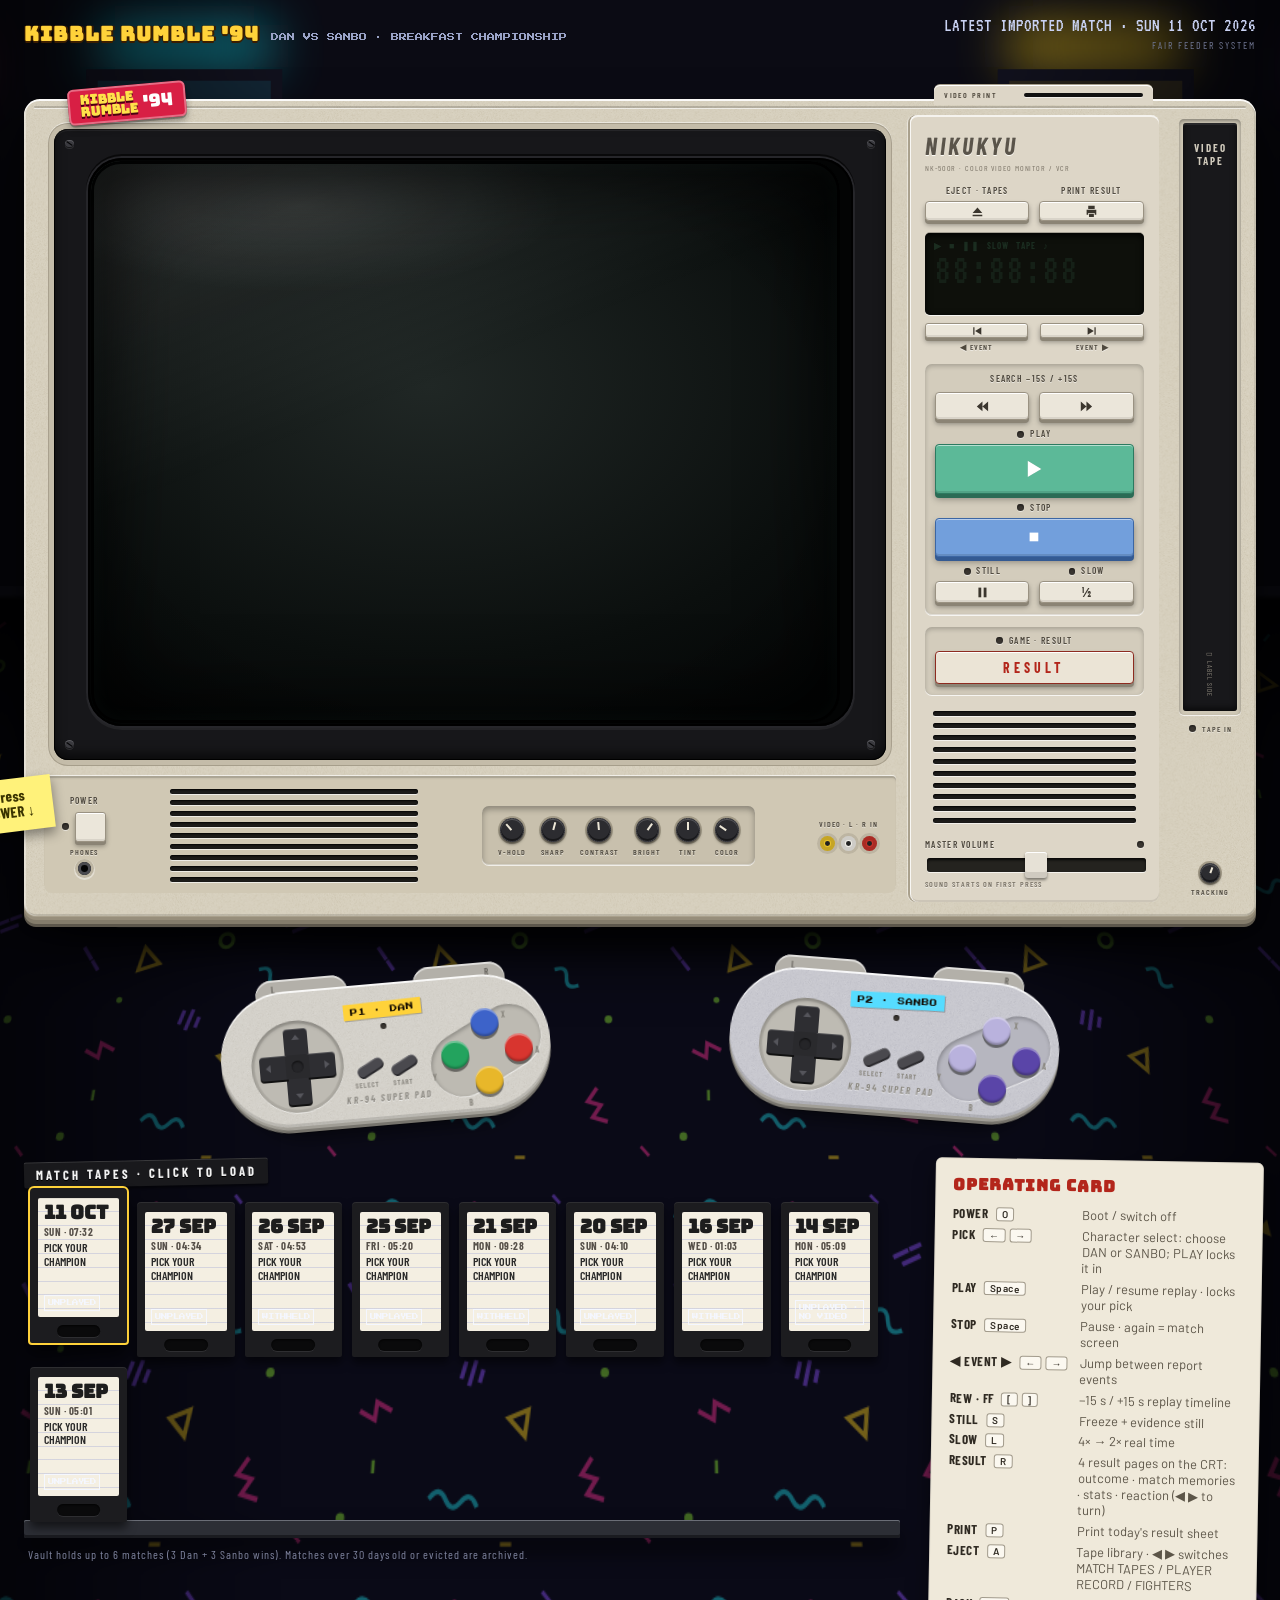
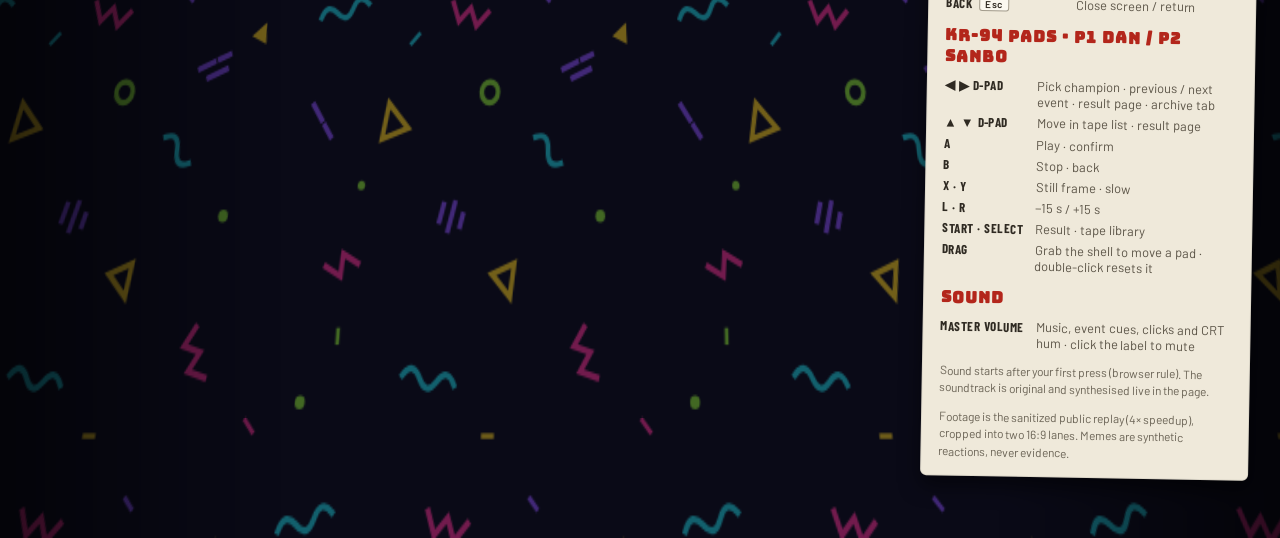
==== machine.html @ 69c3ae0e "feat(release): initial public release of KIBBLE RUMBLE '94" ====
<!doctype html>
<html lang="en">
<head>
<meta charset="utf-8">
<meta name="viewport" content="width=device-width,initial-scale=1">
<meta name="robots" content="noindex,nofollow">
<title>KIBBLE RUMBLE '94 · NK-500R Replay Machine</title>
<link rel="preconnect" href="https://fonts.googleapis.com"><link rel="preconnect" href="https://fonts.gstatic.com" crossorigin>
<link href="https://fonts.googleapis.com/css2?family=Anton&family=Barlow:wght@400;500;600&family=Barlow+Condensed:wght@500;600;700&family=Bungee&family=Press+Start+2P&family=VT323&display=swap" rel="stylesheet">
<link rel="icon" href="data:,">
<link rel="stylesheet" href="machine.css">
</head>
<body>
<!-- The room the NK-500R stands in: original SVG carpet + dim cabinet row -->
<div class="room" aria-hidden="true"><div class="room-wall"></div><div class="room-floor"><div class="carpet"></div></div><div class="room-light"></div></div>
<div class="file-notice" id="file-notice" hidden><b>INTERACTIVE MEDIA REQUIRES HTTP/HTTPS SERVER</b>
  <span>Browsers require HTTP/HTTPS to load media and data. Run
  <code>python3 -m http.server 4417 --bind 127.0.0.1 --directory website/public-site</code>
  and open <code>http://localhost:4417/</code></span></div>

<header class="topline">
  <div class="topline-mark"><b>KIBBLE RUMBLE '94</b><span>DAN VS SANBO · BREAKFAST CHAMPIONSHIP</span></div>
  <div class="topline-right"><span id="topline-day">—</span><span class="topline-sys">FAIR FEEDER SYSTEM</span></div>
</header>

<main class="stage">
  <section class="machine" id="machine" data-state="off" aria-label="NK-500R match replay machine">
    <div class="sticker" aria-hidden="true"><b>KIBBLE<br>RUMBLE</b><i>'94</i></div>
    <div class="postit" id="postit" aria-hidden="true">press<br>POWER ↓</div>
    <div class="printer" aria-hidden="true">
      <div class="paper" id="paper"><div class="paper-inner" id="paper-inner"></div></div>
      <div class="printer-lip"><span>VIDEO PRINT</span><i></i></div>
    </div>

    <div class="m-body">
      <div class="m-left">
        <div class="m-housing">
          <div class="bezel">
            <span class="screw s1"></span><span class="screw s2"></span><span class="screw s3"></span><span class="screw s4"></span>
            <div class="tube">
              <div class="screen" id="screen" data-state="off">
                <div class="layer s-boot" id="s-boot">
                  <div class="boot-maker"><b>NIKUKYU</b><span>VIDEO SYSTEMS · NK-500R</span><em>SELF CHECK … OK</em></div>
                  <div class="boot-title"><div class="kr-logo"><b>KIBBLE</b><b>RUMBLE</b><i>'94</i></div><span>BREAKFAST CHAMPIONSHIP</span><em>© 1994 NIKUKYU SOFT · LICENSED TO DAN &amp; SANBO</em></div>
                  <div class="boot-today"><span>TODAY'S MATCH</span><b>DAN <i>VS</i> SANBO</b></div>
                </div>
                <div class="layer s-vs" id="s-vs"></div>
                <div class="layer s-replay" id="s-replay">
                  <div class="rp-col">
                    <div class="lane lane1"><canvas id="cv-tapo" width="720" height="405"></canvas><div class="lane-hud" id="hud1"></div></div>
                    <div class="telemetry"><canvas id="cv-bar" width="720" height="42"></canvas></div>
                    <div class="course" id="course"></div>
                    <div class="lane lane2"><canvas id="cv-logi" width="720" height="405"></canvas><div class="lane-hud" id="hud2"></div></div>
                  </div>
                  <div class="pillar pl-l pl-1" id="pl-l1"></div>
                  <div class="pillar pl-r pl-1" id="pl-r1"></div>
                  <div class="pillar pl-l pl-2" id="pl-l2"></div>
                  <div class="pillar pl-r pl-2" id="pl-r2"></div>
                  <div class="still-card" id="still-card"></div>
                  <div class="toast" id="toast"></div>
                </div>
                <div class="layer s-archive" id="s-archive"></div>
                <div class="layer s-nosignal" id="s-nosignal"><b>NO SIGNAL</b><span id="nosig-text">THIS TAPE HAS NO VIDEO</span><em>PRESS RESULT FOR THE REPORT · STOP TO RETURN</em></div>
                <div class="layer s-postmatch" id="s-postmatch"><div class="pm-box"><b>MATCH COMPLETE</b><span>PRESS ANY BUTTON</span><em>RESULT · PREDICTION VERDICT · REACTION</em></div></div>
                <div class="layer s-result" id="s-result"></div>
                <div class="osd" id="osd"></div>
                <div class="fx fx-scan"></div><div class="fx fx-noise"></div><div class="fx fx-vig"></div><div class="fx fx-glare"></div><div class="fx fx-curve"></div>
                <div class="crt-flash"></div>
              </div>
            </div>
          </div>
        </div>

        <div class="m-bottom">
          <div class="pw-cluster">
            <span class="silk">POWER</span>
            <div class="row"><span class="led" data-led="power"></span><button class="key key-power" data-key="power" aria-label="Power"></button></div>
            <span class="silk sm">PHONES</span><span class="jack"></span>
          </div>
          <div class="grille" aria-hidden="true"><i></i><i></i><i></i><i></i><i></i><i></i><i></i><i></i><i></i></div>
          <div class="knob-well" aria-hidden="true">
            <div class="kn"><span class="knob" style="--r:-40deg"></span><span class="silk sm">V-HOLD</span></div>
            <div class="kn"><span class="knob" style="--r:15deg"></span><span class="silk sm">SHARP</span></div>
            <div class="kn"><span class="knob" style="--r:-5deg"></span><span class="silk sm">CONTRAST</span></div>
            <div class="kn"><span class="knob" style="--r:35deg"></span><span class="silk sm">BRIGHT</span></div>
            <div class="kn"><span class="knob" style="--r:0deg"></span><span class="silk sm">TINT</span></div>
            <div class="kn"><span class="knob" style="--r:-55deg"></span><span class="silk sm">COLOR</span></div>
          </div>
          <div class="av-in" aria-hidden="true"><span class="silk sm">VIDEO · L · R  IN</span><div class="row"><i class="rca y"></i><i class="rca w"></i><i class="rca r"></i></div></div>
        </div>
      </div>

      <div class="m-panel">
        <div class="brand"><b>NIKUKYU</b><span>NK-500R · COLOR VIDEO MONITOR / VCR</span></div>
        <div class="kgroup two">
          <div class="kc"><span class="silk">EJECT · TAPES</span><button class="key key-s" data-key="archive" aria-label="Eject / archive">
            <svg viewBox="0 0 16 16"><path d="M8 3 L14 10 H2 Z M2 12 H14 V14 H2 Z"/></svg></button></div>
          <div class="kc"><span class="silk">PRINT RESULT</span><button class="key key-s" data-key="print" aria-label="Print result">
            <svg viewBox="0 0 16 16"><path d="M4 1 H12 V5 H4 Z M2 6 H14 V12 H12 V10 H4 V12 H2 Z M5 11 H11 V15 H5 Z"/></svg></button></div>
        </div>
        <div class="lcd" id="lcd" aria-live="polite">
          <div class="lcd-icons"><i data-ic="play">▶</i><i data-ic="stop">■</i><i data-ic="still">❚❚</i><i data-ic="slow">SLOW</i><i data-ic="tape">TAPE</i><i data-ic="snd" title="Sound output">♪</i></div>
          <div class="lcd-main"><span class="ghost">88:88:88</span><span id="lcd-clock">--:--:--</span></div>
          <div class="lcd-sub" id="lcd-sub">&nbsp;</div>
        </div>
        <div class="kgroup two tight">
          <div class="kc"><button class="key key-xs" data-key="prev" aria-label="Previous event"><svg viewBox="0 0 16 16"><path d="M2 2 H4 V14 H2 Z M15 2 L5 8 L15 14 Z"/></svg></button><span class="silk sm">◀ EVENT</span></div>
          <div class="kc"><button class="key key-xs" data-key="next" aria-label="Next event"><svg viewBox="0 0 16 16"><path d="M12 2 H14 V14 H12 Z M1 2 L11 8 L1 14 Z"/></svg></button><span class="silk sm">EVENT ▶</span></div>
        </div>
        <div class="well">
          <span class="silk">SEARCH −15s / +15s</span>
          <div class="kgroup two">
            <button class="key key-m" data-key="rew" aria-label="Rewind 15 seconds"><svg viewBox="0 0 16 16"><path d="M8 2 L1 8 L8 14 Z M15 2 L8 8 L15 14 Z"/></svg></button>
            <button class="key key-m" data-key="ff" aria-label="Fast forward 15 seconds"><svg viewBox="0 0 16 16"><path d="M1 2 L8 8 L1 14 Z M8 2 L15 8 L8 14 Z"/></svg></button>
          </div>
          <div class="kc wide"><div class="row lab"><span class="led" data-led="play"></span><span class="silk">PLAY</span></div>
            <button class="key key-play" data-key="play" aria-label="Play"><svg viewBox="0 0 16 16"><path d="M3 1.5 L14 8 L3 14.5 Z"/></svg></button></div>
          <div class="kc wide"><div class="row lab"><span class="led" data-led="stop"></span><span class="silk">STOP</span></div>
            <button class="key key-stop" data-key="stop" aria-label="Stop"><svg viewBox="0 0 16 16"><rect x="3" y="3" width="10" height="10"/></svg></button></div>
          <div class="kgroup two">
            <div class="kc"><div class="row lab"><span class="led" data-led="still"></span><span class="silk">STILL</span></div><button class="key key-m short" data-key="still" aria-label="Still frame"><svg viewBox="0 0 16 16"><rect x="3" y="2" width="3.5" height="12"/><rect x="9.5" y="2" width="3.5" height="12"/></svg></button></div>
            <div class="kc"><div class="row lab"><span class="led" data-led="slow"></span><span class="silk">SLOW</span></div><button class="key key-m short" data-key="slow" aria-label="Slow replay"><span class="cap-txt">½</span></button></div>
          </div>
        </div>
        <div class="kc wide game">
          <div class="row lab"><span class="led" data-led="result"></span><span class="silk">GAME · RESULT</span></div>
          <button class="key key-result" data-key="result" aria-label="Result screen"><span class="cap-txt">RESULT</span></button>
        </div>
        <div class="pgrille" aria-hidden="true"><i></i><i></i><i></i><i></i><i></i><i></i><i></i><i></i><i></i><i></i></div>
        <div class="vol">
          <div class="row vol-head"><button class="vol-label" id="vol-label" type="button" aria-label="Mute or unmute all sound">MASTER VOLUME</button><span class="led" data-led="snd" id="snd-led"></span></div>
          <input type="range" min="0" max="100" value="50" id="vol" aria-label="Master volume">
          <span class="silk sm snd-note" id="snd-note">SOUND STARTS ON FIRST PRESS</span>
        </div>
      </div>

      <div class="m-bay">
        <div class="tape-door" id="tape-door">
          <div class="door-flap"><span class="door-logo">VIDEO<br>TAPE</span><span class="door-label-side">▭ LABEL SIDE</span></div>
          <div class="cassette" id="cassette"><span id="cassette-label">—</span></div>
        </div>
        <div class="row lab"><span class="led" data-led="tape"></span><span class="silk sm">TAPE IN</span></div>
        <div class="trk"><span class="knob sm" style="--r:20deg"></span><span class="silk sm">TRACKING</span></div>
      </div>
    </div>
    <div class="m-feet"><i></i><i></i></div>
  </section>

  <div class="pad-bay" id="pad-bay" aria-hidden="true"></div>
  <div class="pads" id="pads" aria-label="KR-94 controllers: P1 Dan, P2 Sanbo"></div>

  <section class="desk">
    <div class="shelf-wrap">
      <div class="dymo">MATCH TAPES · CLICK TO LOAD</div>
      <div class="shelf" id="shelf"></div>
      <div class="shelf-board"></div>
      <p class="shelf-note">Vault holds up to 6 matches (3 Dan + 3 Sanbo wins). Matches over 30 days old or evicted are archived.</p>
    </div>
    <aside class="op-card" aria-label="Operating card">
      <h2>OPERATING CARD</h2>
      <dl>
        <dt>POWER <kbd>O</kbd></dt><dd>Boot / switch off</dd>
        <dt>PICK <kbd>←</kbd><kbd>→</kbd></dt><dd>Character select: choose DAN or SANBO; PLAY locks it in</dd>
        <dt>PLAY <kbd>Space</kbd></dt><dd>Play / resume replay · locks your pick</dd>
        <dt>STOP <kbd>Space</kbd></dt><dd>Pause · again = match screen</dd>
        <dt>◀ EVENT ▶ <kbd>←</kbd><kbd>→</kbd></dt><dd>Jump between report events</dd>
        <dt>REW · FF <kbd>[</kbd><kbd>]</kbd></dt><dd>−15 s / +15 s replay timeline</dd>
        <dt>STILL <kbd>S</kbd></dt><dd>Freeze + evidence still</dd>
        <dt>SLOW <kbd>L</kbd></dt><dd>4× → 2× real time</dd>
        <dt>RESULT <kbd>R</kbd></dt><dd>4 result pages on the CRT: outcome · match memories · stats · reaction (◀ ▶ to turn)</dd>
        <dt>PRINT <kbd>P</kbd></dt><dd>Print today's result sheet</dd>
        <dt>EJECT <kbd>A</kbd></dt><dd>Tape library · ◀ ▶ switches MATCH TAPES / PLAYER RECORD / FIGHTERS</dd>
        <dt>BACK <kbd>Esc</kbd></dt><dd>Close screen / return</dd>
      </dl>
      <h2 class="h2b">KR-94 PADS · P1 DAN / P2 SANBO</h2>
      <dl>
        <dt>◀ ▶ D-PAD</dt><dd>Pick champion · previous / next event · result page · archive tab</dd>
        <dt>▲ ▼ D-PAD</dt><dd>Move in tape list · result page</dd>
        <dt>A</dt><dd>Play · confirm</dd>
        <dt>B</dt><dd>Stop · back</dd>
        <dt>X · Y</dt><dd>Still frame · slow</dd>
        <dt>L · R</dt><dd>−15 s / +15 s</dd>
        <dt>START · SELECT</dt><dd>Result · tape library</dd>
        <dt>DRAG</dt><dd>Grab the shell to move a pad · double-click resets it</dd>
      </dl>
      <h2 class="h2b">SOUND</h2>
      <dl>
        <dt>MASTER VOLUME</dt><dd>Music, event cues, clicks and CRT hum · click the label to mute</dd>
      </dl>
      <p>Sound starts after your first press (browser rule). The soundtrack is original and synthesised live in the page.</p>
      <p>Footage is the sanitized public replay (4× speedup), cropped into two 16:9 lanes. Memes are synthetic reactions, never evidence.</p>
    </aside>
  </section>
</main>

<div class="print-sheet" id="print-sheet" aria-hidden="true"></div>
<video id="src-video" muted playsinline preload="auto"></video>

<script src="machine-data.js"></script>
<script src="machine-audio.js"></script>
<script src="machine.js"></script>
<script src="machine-pads.js"></script>
</body>
</html>
---- machine.css ----
/* KIBBLE RUMBLE '94 · NK-500R replay machine — review prototype styles */
:root{
  --plastic:#d6cfbd; --plastic-hi:#ece7da; --plastic-lo:#bcb39f; --plastic-dk:#9d9481; --plastic-edge:#7f7766;
  --panel:#ddd7c8; --ink:#4f493e; --ink-soft:#7a7366;
  --bezel:#161618; --glass:#0a0d0c;
  --p1:#ffd23a; --p2:#56dcff;
  --red:#ff3b30; --amber:#ffb21e; --green:#3dff7a; --blue:#4d8dff; --white:#f4f7ff;
  --room1:#17181e; --room2:#0e0f13;
  --mono:'VT323',monospace; --pix:'Press Start 2P',monospace; --disp:'Bungee',sans-serif; --silk:'Barlow Condensed',sans-serif;
}
*{box-sizing:border-box}
html,body{margin:0;min-height:100%}
body{background:#0b0b14;
  color:#e8e9ef;font-family:'Barlow',sans-serif;overflow-x:hidden;-webkit-font-smoothing:antialiased}
button{font:inherit;color:inherit}
.row{display:flex;align-items:center;gap:6px}
.silk{font-family:var(--silk);font-weight:600;font-size:9.5px;letter-spacing:1.3px;color:var(--ink);text-transform:uppercase;
  text-shadow:0 1px 0 rgba(255,255,255,.55);white-space:nowrap;line-height:1.05;user-select:none}
.silk.sm{font-size:8px;letter-spacing:1px}

/* ------------------------------------------------------------- top line */
.topline{display:flex;justify-content:space-between;align-items:center;gap:16px;max-width:1240px;margin:0 auto;padding:16px 4px 10px}
.topline-mark{display:flex;align-items:baseline;gap:12px}
.topline-mark b{font-family:var(--disp);font-size:20px;color:var(--p1);text-shadow:0 2px 0 #3b1d00,2px 0 0 #3b1d00,-1px 0 0 #3b1d00;letter-spacing:1px}
.topline-mark span{font-family:var(--pix);font-size:8px;color:#9aa3c7}
.topline-right{display:flex;flex-direction:column;align-items:flex-end;gap:4px;font-family:var(--mono);font-size:19px;color:#c9d2f3}
.topline-sys{font-family:var(--silk);font-size:10px;letter-spacing:2px;color:#6e7490}
.stage{display:flex;flex-direction:column;align-items:center;gap:26px;padding:8px 24px 60px}

/* ------------------------------------------------------------- machine shell */
.machine{position:relative;width:1240px;flex:none;margin-top:30px}
.m-body{position:relative;display:flex;align-items:stretch;padding:16px 16px 14px;border-radius:16px 16px 12px 12px;
  background:
    url(assets/noise.png) 0 0/160px 160px,
    var(--plastic);
  background-blend-mode:soft-light;
  box-shadow:
    inset 0 2px 0 rgba(255,255,255,.9), inset 0 -2px 0 rgba(0,0,0,.12), inset 2px 0 0 rgba(255,255,255,.35), inset -2px 0 0 rgba(0,0,0,.08),
    0 1px 0 #a9a08c, 0 4px 0 #978e7b, 0 8px 0 #847c6b, 0 11px 0 #5d574c,
    0 40px 60px rgba(0,0,0,.65), 0 14px 20px rgba(0,0,0,.4)}
/* top shell parting line */
.m-body::before{content:"";position:absolute;left:10px;right:10px;top:7px;height:2px;border-radius:2px;
  background:rgba(0,0,0,.16);box-shadow:0 1px 0 rgba(255,255,255,.6)}
.m-left{display:flex;flex-direction:column;width:868px;flex:none}
.m-housing{padding:14px 16px 16px 14px}
.bezel{position:relative;padding:30px 34px 34px;border-radius:14px;
  background:#17171a;
  box-shadow:0 0 0 5px #c4bca9,0 0 0 6px #a69e8b,0 -1px 0 6px rgba(255,255,255,.5),
    inset 0 2px 1px rgba(255,255,255,.08),inset 0 -6px 12px rgba(0,0,0,.6),inset 0 0 0 1px #000}
.screw{position:absolute;width:9px;height:9px;border-radius:50%;background:#3a3a3f;box-shadow:inset 0 1px 0 rgba(255,255,255,.18),inset 0 -1px 0 rgba(0,0,0,.6),0 1px 0 rgba(255,255,255,.1)}
.screw::after{content:"";position:absolute;left:1px;right:1px;top:4px;height:1px;background:#050506;transform:rotate(35deg)}
.s1{left:11px;top:11px}.s2{right:11px;top:11px}.s3{left:11px;bottom:11px}.s4{right:11px;bottom:11px}
.tube{position:relative;border-radius:34px;padding:3px;background:#030404;
  box-shadow:inset 0 0 0 2px #000,0 0 0 2px #26262a,0 -2px 0 2px rgba(0,0,0,.6),0 2px 0 2px rgba(255,255,255,.05)}

/* ------------------------------------------------------------- screen */
.screen{position:relative;width:754px;aspect-ratio:4/3;border-radius:30px;overflow:hidden;background:var(--glass);container-type:size;container-name:screen;
  transition:filter .2s}
.screen[data-state="off"]{background:radial-gradient(ellipse 80% 70% at 45% 40%,#202725 0%,#0b0f0e 70%,#050707 100%)}
.layer{position:absolute;inset:0;display:none}
.fx{position:absolute;inset:0;pointer-events:none;border-radius:30px}
.fx-scan{background:url(assets/scanlines.png) 0 0/4px 4px repeat;opacity:.28}
.fx-noise{background:url(assets/noise.png) 0 0/160px 160px;opacity:.10;mix-blend-mode:screen}
.fx-vig{background:radial-gradient(ellipse 78% 78% at 50% 50%,rgba(0,0,0,0) 60%,rgba(0,0,0,.62) 100%)}
.fx-glare{background:linear-gradient(158deg,rgba(255,255,255,.14) 0%,rgba(255,255,255,.04) 24%,rgba(255,255,255,0) 42%),
  radial-gradient(ellipse 50% 22% at 28% 8%,rgba(255,255,255,.10),rgba(255,255,255,0) 70%)}
.fx-curve{box-shadow:inset 0 0 80px 14px rgba(0,0,0,.72),inset 0 0 0 3px rgba(0,0,0,.9),inset 0 0 18px 3px rgba(140,255,220,.06)}
.screen[data-state="off"] .fx-scan,.screen[data-state="off"] .fx-noise{opacity:0}
.crt-flash{position:absolute;inset:0;background:#fff;opacity:0;pointer-events:none}
.screen.crt-on .crt-flash{animation:crtOn .55s ease-out}
.screen.crt-off .crt-flash{animation:crtOff .45s ease-in forwards}
@keyframes crtOn{0%{opacity:1;clip-path:inset(49.6% 0 49.6% 0)}35%{opacity:.9;clip-path:inset(30% 0 30% 0)}100%{opacity:0;clip-path:inset(0 0 0 0)}}
@keyframes crtOff{0%{opacity:0;clip-path:inset(0)}30%{opacity:.95;clip-path:inset(49% 0 49% 0)}70%{opacity:.9;clip-path:inset(49.7% 45% 49.7% 45%)}100%{opacity:0;clip-path:inset(50% 50% 50% 50%)}}
.screen.glitch{animation:glitch .22s steps(3)}
@keyframes glitch{0%{filter:none;transform:none}33%{filter:contrast(1.4) brightness(1.3);transform:translateX(-3px) skewX(-1deg)}66%{filter:hue-rotate(20deg);transform:translateX(2px)}100%{filter:none;transform:none}}

.screen[data-state="boot"] .s-boot,.screen[data-state="ready"] .s-vs,
.screen[data-state="replay"] .s-replay,.screen[data-state="paused"] .s-replay,.screen[data-state="still"] .s-replay,
.screen[data-state="archive"] .s-archive,.screen[data-state="nosignal"] .s-nosignal,.screen[data-state="result"] .s-resultcard{display:block}

/* boot */
.s-boot{background:#000}
.s-boot>div{position:absolute;inset:0;display:none;flex-direction:column;align-items:center;justify-content:center;gap:2.2cqh;text-align:center}
.s-boot[data-step="maker"] .boot-maker,.s-boot[data-step="title"] .boot-title,.s-boot[data-step="today"] .boot-today{display:flex}
.boot-maker{background:radial-gradient(ellipse at center,#0c1d6a,#020628 70%)}
.boot-maker b{font-family:'Barlow Condensed';font-weight:700;font-style:italic;font-size:11cqw;letter-spacing:.6cqw;color:#e9eefc;text-shadow:0 0 18px rgba(140,170,255,.6)}
.boot-maker span{font-family:var(--silk);font-size:2.6cqw;letter-spacing:.8cqw;color:#9fb2f5}
.boot-maker em{font-family:var(--mono);font-style:normal;font-size:3.4cqw;color:#3dff7a;margin-top:2cqh}
.boot-title{background:radial-gradient(ellipse at 50% 40%,#3a0a6b 0%,#0c0420 70%)}
.boot-title span{font-family:var(--pix);font-size:2.1cqw;color:#9fe8ff}
.boot-title em{font-family:var(--pix);font-style:normal;font-size:1.3cqw;color:#8d86b8;margin-top:3cqh}
.boot-today{background:linear-gradient(105deg,#d8102e 0 50%,#1a2bd0 50% 100%)}
.boot-today span{font-family:var(--pix);font-size:2.6cqw;color:#fff}
.boot-today b{font-family:var(--disp);font-size:9cqw;color:#fff;text-shadow:0 .7cqw 0 #170c33,.6cqw 0 0 #170c33,-.6cqw 0 0 #170c33}
.boot-today i{font-style:normal;color:var(--p1)}

/* KIBBLE RUMBLE wordmark */
.kr-logo{display:flex;flex-direction:column;align-items:center;line-height:.86;transform:rotate(-4deg)}
.kr-logo b{font-family:var(--disp);font-size:12cqw;letter-spacing:.3cqw;
  background:linear-gradient(180deg,#fffbd6 0%,#ffd84a 45%,#e48a00 52%,#ffe680 100%);-webkit-background-clip:text;background-clip:text;color:transparent;
  -webkit-text-stroke:.35cqw #2a0d00;filter:drop-shadow(0 .8cqw 0 #6a1800)}
.kr-logo i{font-style:normal;font-family:var(--disp);font-size:6cqw;color:#ff4fb6;-webkit-text-stroke:.25cqw #2a002a;margin-top:-1cqw;align-self:flex-end;transform:rotate(-6deg)}

/* OSD (VCR on-screen display) */
.osd{position:absolute;left:50%;top:4.5%;transform:translateX(-50%);white-space:nowrap;font-family:var(--mono);font-size:4.6cqw;color:#fff;letter-spacing:.3cqw;
  text-shadow:2px 2px 0 #000,0 0 6px rgba(255,255,255,.4);pointer-events:none;z-index:6;opacity:0;transition:opacity .15s}
.osd.show{opacity:1}
.osd.blue{color:#cfe0ff}

/* ------------------------------------------------------------- VS screen */
.s-vs{background:linear-gradient(105deg,#ff6a1f 0%,#e3102d 30%,#6d0018 50%,#1828c9 50%,#2f7bff 72%,#0b1060 100%);overflow:hidden}
.vs-burst{position:absolute;inset:-20%;background:repeating-conic-gradient(from 0deg at 50% 46%,rgba(255,255,255,.10) 0 2deg,rgba(255,255,255,0) 2deg 7deg)}
.vs-seam{position:absolute;left:49%;top:-10%;width:2.4%;height:120%;background:#fff3b8;transform:rotate(12deg);box-shadow:0 0 30px 8px rgba(255,243,184,.4)}
.vs-cat{position:absolute;bottom:15%;height:80%;object-fit:contain;filter:drop-shadow(0 0 1.4cqw rgba(0,0,0,.5))}
.vs-cat.dan{left:-1%}
.vs-cat.sanbo{right:-1%;height:75%;bottom:17%}
.vs-bars{position:absolute;left:4%;right:4%;top:4%;display:flex;align-items:center;gap:1.4cqw}
.vs-bar{flex:1;display:flex;flex-direction:column;gap:.6cqh}
.vs-bar .lab{display:flex;justify-content:space-between;font-family:var(--pix);font-size:1.5cqw;text-shadow:2px 2px 0 #000}
.vs-bar .track{height:3.4cqh;border:.35cqw solid #fff;background:#120a24;transform:skewX(-18deg);display:flex;overflow:hidden}
.vs-bar.r .track{transform:skewX(18deg);justify-content:flex-start}
.vs-bar.l .track{justify-content:flex-end}
.vs-bar .fill{height:100%;background:linear-gradient(180deg,#fff6a6,#ffd21f 50%,#ff9d00)}
.vs-bar.r .fill{background:linear-gradient(180deg,#c8f6ff,#56dcff 50%,#1f8fd6)}
.vs-timer{display:flex;flex-direction:column;align-items:center;padding:.6cqh 1.4cqw;border:.35cqw solid #fff;background:#0b0b22;border-radius:.6cqw}
.vs-timer span{font-family:var(--pix);font-size:1.1cqw;color:#9fb4ff}
.vs-timer b{font-family:var(--disp);font-size:3.8cqw;line-height:1}
.vs-split-cap{position:absolute;left:50%;top:15.5%;transform:translateX(-50%);font-family:var(--pix);font-size:1.15cqw;background:rgba(4,6,26,.85);padding:.5cqh 1cqw;white-space:nowrap}
.vs-mark{position:absolute;left:50%;top:22%;transform:translate(-50%,0) rotate(-8deg);font-family:var(--disp);font-size:17cqw;line-height:1;
  background:linear-gradient(180deg,#fffbe2 0%,#ffd64a 46%,#e48a00 52%,#ffe680 100%);-webkit-background-clip:text;background-clip:text;color:transparent;
  -webkit-text-stroke:.5cqw #160700;filter:drop-shadow(0 1cqw 0 #3b0d00) drop-shadow(0 0 2cqw rgba(255,200,60,.35))}
.vs-name{position:absolute;bottom:17%;display:flex;flex-direction:column;gap:.6cqh}
.vs-name.l{left:3.5%;align-items:flex-start}.vs-name.r{right:3.5%;align-items:flex-end}
.vs-name .tag{font-family:var(--pix);font-size:1.4cqw;color:#120a00;padding:.7cqh .9cqw;box-shadow:.4cqw .4cqw 0 #170c33}
.vs-name .home{font-family:var(--pix);font-size:.95cqw;color:#fff;text-shadow:2px 2px 0 #000;white-space:nowrap}
.vs-name b{font-family:var(--disp);font-size:8cqw;line-height:.95;color:#fff;
  text-shadow:0 .8cqw 0 #170c33,.6cqw 0 0 #170c33,-.6cqw 0 0 #170c33,0 -.6cqw 0 #170c33,.45cqw .45cqw 0 #170c33,-.45cqw .45cqw 0 #170c33}
.vs-mid{position:absolute;left:25%;width:39%;bottom:16.5%;display:flex;flex-direction:column;align-items:center;gap:.7cqh;
  padding:1.1cqh 1.2cqw 1.2cqh;background:rgba(4,6,22,.86);border:.3cqw solid rgba(255,255,255,.6);box-shadow:.5cqw .5cqw 0 rgba(0,0,0,.45)}
.vs-mid .t{font-family:var(--pix);font-size:1.25cqw;white-space:nowrap}
.vs-mid .d{font-family:var(--mono);font-size:2.6cqw;color:#dbe6ff;line-height:1;text-align:center}
.verdict{display:flex;flex-direction:column;align-items:center;gap:.5cqh;padding:.8cqh 1.6cqw;border:.35cqw solid currentColor;border-radius:.3cqw;background:rgba(20,8,0,.6)}
.verdict b{font-family:var(--disp);font-size:2.9cqw;line-height:1;text-shadow:0 0 1.6cqw currentColor}
.verdict span{font-family:var(--pix);font-size:.92cqw;color:#ffe7b0;white-space:nowrap}
.tone-amber{color:var(--amber)}.tone-green{color:var(--green)}.tone-white{color:var(--white)}.tone-red{color:var(--red)}.tone-blue{color:var(--blue)}
.vs-chips{position:absolute;left:0;right:0;bottom:0;height:15%;display:flex;flex-wrap:wrap;align-content:center;justify-content:center;gap:.8cqh 1cqw;padding:0 2cqw;
  background:linear-gradient(180deg,rgba(3,4,14,.88),rgba(3,4,14,.97));border-top:.3cqw solid rgba(255,255,255,.18)}
.chip{display:flex;align-items:center;gap:.7cqw;padding:.5cqh 1cqw;border:.3cqw solid currentColor;font-family:var(--mono);font-size:2.25cqw;line-height:1;white-space:nowrap;background:rgba(0,0,0,.35);
  box-shadow:0 0 1.2cqw color-mix(in srgb,currentColor 35%,transparent)}
.press{font-family:var(--pix);font-size:1.3cqw;margin-top:.4cqh;color:#fff;text-shadow:2px 2px 0 #000;animation:blink 1s steps(2) infinite;white-space:nowrap}
@keyframes blink{50%{opacity:0}}

/* ------------------------------------------------------------- replay */
.s-replay{background:#000}
.rp-col{position:absolute;left:50%;top:50%;transform:translate(-50%,-50%);display:flex;flex-direction:column;align-items:stretch;
  --lw:min(100cqw - 8px,(100cqh - 52px) / 1.1834);width:var(--lw)}
.lane{position:relative;aspect-ratio:16/9;overflow:hidden;background:#000;
  box-shadow:-1.5px 0 0 rgba(255,50,80,.5),1.5px 0 0 rgba(40,210,255,.5),0 0 16px rgba(150,200,255,.14)}
.lane canvas{display:block;width:100%;height:100%}
.telemetry{aspect-ratio:720/42;overflow:hidden;opacity:.92}
.telemetry canvas{display:block;width:100%;height:100%}
.course{position:relative;height:30px;cursor:pointer}
.course .trk{position:absolute;left:0;right:0;top:12px;height:6px;border-radius:3px;background:#20243a}
.course .done{position:absolute;left:0;top:12px;height:6px;border-radius:3px;background:rgba(255,255,255,.85)}
.course .gap{position:absolute;top:12px;height:6px;background:repeating-linear-gradient(45deg,#ffb21e 0 3px,#3a2600 3px 6px)}
.course .pip{position:absolute;top:6px;width:6px;height:18px;margin-left:-3px;border:0;padding:0;cursor:pointer;border-radius:1px}
.course .pip:hover,.course .pip:focus-visible{outline:2px solid #fff;outline-offset:1px}
.course .head{position:absolute;top:0;width:0;height:0;margin-left:-7px;border:7px solid transparent;border-top:10px solid #fff;pointer-events:none}
.pillar{position:absolute;display:flex;flex-direction:column;align-items:center;justify-content:center;gap:1.1cqh;text-align:center;
  width:calc((100cqw - min(100cqw - 8px,(100cqh - 52px) / 1.1834)) / 2);height:calc(min(100cqw - 8px,(100cqh - 52px) / 1.1834) * .5625)}
.pl-l{left:0}.pl-r{right:0}
.pl-1{top:calc(50% - min(100cqw - 8px,(100cqh - 52px) / 1.1834) * .5917 - 15px)}
.pl-2{bottom:calc(50% - min(100cqw - 8px,(100cqh - 52px) / 1.1834) * .5917 - 15px)}
#src-video{position:fixed;left:-10px;top:-10px;width:4px;height:4px;opacity:0;pointer-events:none}
.posnum{font-family:var(--disp);font-size:7.4cqw;line-height:1;text-shadow:3px 3px 0 #1b0f00,-2px -2px 0 #1b0f00,2px -2px 0 #1b0f00,-2px 2px 0 #1b0f00}
.hud{font-family:var(--pix);font-size:1.25cqw;line-height:1.5;color:#fff;text-shadow:-1px 0 rgba(255,40,90,.6),1px 0 rgba(40,220,255,.6)}
.hud.dim{color:#8f9bc7}
.big-clock{font-family:var(--mono);font-size:4.4cqw;line-height:1;color:#fff;text-shadow:-1px 0 rgba(255,40,90,.6),1px 0 rgba(40,220,255,.6),0 0 8px rgba(255,255,255,.4)}
.pl-name{font-family:var(--disp);font-size:2.9cqw;line-height:1}
.pl-ev{font-family:var(--mono);font-size:2.2cqw;line-height:1.05;color:#dfe5ff;max-width:92%}
.lane-hud{position:absolute;inset:0;pointer-events:none}
.lanetag{position:absolute;right:6px;top:6px;font-family:var(--pix);font-size:1.15cqw;padding:.6cqh .8cqw;border:2px solid currentColor;background:rgba(5,6,16,.78);white-space:nowrap}
.lanetag small{display:block;font-size:.95cqw;color:#cfd6f5;margin-top:.4cqh}
.ribbon{position:absolute;left:8px;bottom:8px;display:flex;align-items:center;gap:.8cqw;padding:.8cqh 1.2cqw;font-family:var(--pix);font-size:1.2cqw;line-height:1;color:#fff;border-radius:2px;white-space:nowrap;animation:ribIn .25s steps(3)}
@keyframes ribIn{from{transform:translateX(-30%);opacity:0}}
.rb-red{background:#e8132f;box-shadow:0 0 14px rgba(255,40,60,.5)}.rb-green{background:#11a84a}.rb-blue{background:#2f63d6}.rb-amber{background:#d98a00;color:#1a0e00}.rb-white{background:#e9edf7;color:#111}.rb-p1{background:#d9a800;color:#140a00}.rb-p2{background:#1aa3cf;color:#00141a}
.lanekib{display:none}
.toast{position:absolute;left:50%;top:44%;transform:translate(-50%,-50%) rotate(-3deg);display:none;flex-direction:column;align-items:center;gap:1cqh;padding:1.6cqh 3cqw 1.8cqh;
  border:.4cqw solid #ffe14a;background:linear-gradient(90deg,#e8132f,#a3001a);box-shadow:.6cqw .6cqw 0 rgba(0,0,0,.6),0 0 3cqw rgba(255,40,60,.5);z-index:5;text-align:center}
.toast.show{display:flex;animation:toastIn .32s steps(4)}
.toast b{font-family:var(--disp);font-size:5.6cqw;line-height:1;color:#ffe14a;text-shadow:0 .5cqw 0 #5a0010}
.toast span{font-family:var(--pix);font-size:1.4cqw;color:#fff}
.toast.t-green{background:linear-gradient(90deg,#0e9a43,#06622a);border-color:#c8ffd9}.toast.t-green b{color:#eaffef;text-shadow:0 .5cqw 0 #033016}
.toast.t-blue{background:linear-gradient(90deg,#2f63d6,#15338a);border-color:#cfe0ff}.toast.t-blue b{color:#fff;text-shadow:0 .5cqw 0 #0a1a4a}
.toast.t-p1{background:linear-gradient(90deg,#c99a00,#7a5b00);border-color:#fff2b0}.toast.t-p1 b{color:#fff}
.toast.t-p2{background:linear-gradient(90deg,#1aa3cf,#0b5f7a);border-color:#d6f6ff}.toast.t-p2 b{color:#fff}
.toast.t-white{background:linear-gradient(90deg,#596079,#2a2e3d);border-color:#fff}.toast.t-white b{color:#fff}
@keyframes toastIn{0%{transform:translate(-50%,-50%) rotate(-3deg) scale(1.6);opacity:0}100%{transform:translate(-50%,-50%) rotate(-3deg) scale(1)}}
.screen[data-state="paused"] .rp-col{filter:saturate(.75) brightness(.85)}
.still-card{position:absolute;inset:0;display:none;align-items:center;justify-content:center;flex-direction:column;gap:1.6cqh;background:rgba(0,0,0,.72);z-index:4}
.screen[data-state="still"] .still-card{display:flex}
.still-card .frame{width:72%;aspect-ratio:16/9;border:.5cqw solid #fff;box-shadow:0 0 0 .4cqw #000,1cqw 1cqw 0 rgba(0,0,0,.6);background:#000;position:relative}
.still-card .frame img{width:100%;height:100%;object-fit:contain;display:block}
.still-card .frame .none{position:absolute;inset:0;display:flex;align-items:center;justify-content:center;text-align:center;padding:4cqw;font-family:var(--pix);font-size:1.4cqw;color:#cfd6f5;line-height:1.7}
.still-card .cap{display:flex;flex-direction:column;align-items:center;gap:.8cqh}
.still-card .cap b{font-family:var(--disp);font-size:3cqw;color:var(--amber)}
.still-card .cap span{font-family:var(--pix);font-size:1.25cqw;color:#fff;text-align:center;line-height:1.6}

/* archive / match select */
.s-archive{background:linear-gradient(180deg,#0d1460 0%,#060a35 100%);padding:4.5% 6% 0}
.ar-head{display:flex;justify-content:space-between;align-items:flex-end;gap:2cqw;margin-bottom:1.6cqh}
.ar-head b{font-family:var(--disp);font-size:4.6cqw;line-height:1;white-space:nowrap;background:linear-gradient(180deg,#fffbd0,#ffd21f 50%,#ff7a00);-webkit-background-clip:text;background-clip:text;color:transparent;-webkit-text-stroke:.25cqw #2a0d00}
.ar-head span{font-family:var(--pix);font-size:1.05cqw;line-height:1.6;color:#56dcff;text-align:right}
.ar-list{display:flex;flex-direction:column;gap:.55cqh}
.ar-row{display:grid;grid-template-columns:2.4cqw 15cqw 1fr 21cqw 13cqw;align-items:center;gap:1.2cqw;padding:.55cqh 1.2cqw;border:0;text-align:left;cursor:pointer;
  background:rgba(255,255,255,.06);border-left:.6cqw solid transparent;color:#e8ecff}
.ar-row .cur{font-family:var(--pix);font-size:1.6cqw;color:var(--p1);visibility:hidden}
.ar-row.sel{background:linear-gradient(90deg,rgba(255,210,58,.28),rgba(255,210,58,.05));border-left-color:var(--p1)}
.ar-row.sel .cur{visibility:visible;animation:blink .8s steps(2) infinite}
.ar-row .dt{font-family:var(--disp);font-size:2.3cqw;line-height:1}
.ar-row .dt small{display:block;font-family:var(--pix);font-size:.95cqw;color:#9fb4ff;margin-top:.4cqh}
.ar-row .sc{font-family:var(--mono);font-size:2.4cqw;line-height:1;white-space:nowrap}
.ar-row .sc i{font-style:normal;color:var(--p1)}.ar-row .sc u{text-decoration:none;color:var(--p2)}
.ar-row .tg{font-family:var(--pix);font-size:1.05cqw;padding:.6cqh .6cqw;border:2px solid currentColor;justify-self:start;white-space:nowrap}
.ar-row .md{font-family:var(--mono);font-size:1.9cqw;color:#9fb4ff;white-space:nowrap}
.ar-foot{position:absolute;left:6%;right:6%;bottom:4%;font-family:var(--pix);font-size:1.15cqw;color:#9fb4ff;display:flex;justify-content:space-between}
.ar-row:focus-visible{outline:2px dashed var(--p1);outline-offset:2px}

/* no signal / result title card */
.s-nosignal{background:linear-gradient(180deg,#1530c9,#0a1a8a);display:none;flex-direction:column;align-items:center;justify-content:center;gap:2cqh;text-align:center}
.screen[data-state="nosignal"] .s-nosignal{display:flex}
.s-nosignal b{font-family:var(--pix);font-size:3.4cqw}
.s-nosignal span{font-family:var(--mono);font-size:3.6cqw;color:#dbe6ff}
.s-nosignal em{font-style:normal;font-family:var(--pix);font-size:1.2cqw;color:#9fb4ff}
.s-resultcard{background:linear-gradient(180deg,#2134b8,#070c3a);display:none;flex-direction:column;align-items:center;justify-content:center;gap:2cqh}
.screen[data-state="result"] .s-resultcard{display:flex}
.s-resultcard b{font-family:var(--disp);font-size:10cqw;background:linear-gradient(180deg,#fffbd0,#ffd21f 50%,#ff7a00);-webkit-background-clip:text;background-clip:text;color:transparent;-webkit-text-stroke:.35cqw #2a0d00}
.s-resultcard span{font-family:var(--pix);font-size:1.3cqw;color:#9fb4ff}

/* ------------------------------------------------------------- physical controls */
.m-bottom{position:relative;margin:0 6px 0 4px;height:118px;display:flex;align-items:center;justify-content:space-between;gap:16px;padding:6px 18px 4px;
  border-radius:4px 4px 8px 8px;background:#d0c8b4;
  box-shadow:inset 0 2px 0 rgba(0,0,0,.12),inset 0 3px 2px rgba(0,0,0,.06),0 -1px 0 rgba(255,255,255,.65)}
.pw-cluster{display:flex;flex-direction:column;align-items:center;gap:6px}
.jack{width:13px;height:13px;border-radius:50%;background:#050506;box-shadow:inset 0 0 0 3px #4a4a4f,0 0 0 3px #bdb5a2,0 1px 0 4px rgba(255,255,255,.4)}
.grille{display:flex;flex-direction:column;gap:6px;width:250px}
.grille i{display:block;height:5px;border-radius:3px;background:#1d1c1a;box-shadow:inset 0 1px 2px rgba(0,0,0,.9),0 1px 0 rgba(255,255,255,.65)}
.knob-well{display:flex;gap:15px;padding:12px 16px 9px;border-radius:7px;background:#c8c0ad;
  box-shadow:inset 0 3px 6px rgba(0,0,0,.32),inset 0 -1px 0 rgba(255,255,255,.4),0 1px 0 rgba(255,255,255,.7)}
.kn{display:flex;flex-direction:column;align-items:center;gap:6px}
.knob{position:relative;display:block;width:24px;height:24px;border-radius:50%;
  background:#2c2c30;border:2px dotted #48484e;
  box-shadow:0 2px 3px rgba(0,0,0,.55),0 0 0 2px #a49c89,inset 0 1px 0 rgba(255,255,255,.2),inset 0 -2px 0 rgba(0,0,0,.45)}
.knob::after{content:"";position:absolute;left:50%;top:3px;width:2px;height:8px;margin-left:-1px;background:#ece6d6;transform-origin:50% 9px;transform:rotate(var(--r,0deg))}
.knob.sm{width:20px;height:20px}.knob.sm::after{height:6px;transform-origin:50% 7px}
.av-in{display:flex;flex-direction:column;align-items:center;gap:7px}
.rca{display:block;width:15px;height:15px;border-radius:50%;box-shadow:0 0 0 3px #bdb5a2,inset 0 0 0 4px rgba(0,0,0,.15)}
.rca::after{content:"";display:block;width:5px;height:5px;margin:5px;border-radius:50%;background:#222}
.rca.y{background:#e8c22a}.rca.w{background:#f2f0ea}.rca.r{background:#c8322a}

.m-panel{position:relative;width:250px;flex:none;margin-left:8px;padding:16px 15px 14px;display:flex;flex-direction:column;align-items:stretch;gap:12px;border-radius:8px;
  background:#ddd6c7;
  box-shadow:inset 1px 0 0 rgba(255,255,255,.8),-2px 0 0 #a9a08c,-3px 0 0 rgba(255,255,255,.45),inset 0 -2px 0 rgba(0,0,0,.08),inset 0 2px 0 rgba(255,255,255,.7)}
.brand{display:flex;flex-direction:column;gap:3px;padding-bottom:2px}
.brand b{font-family:'Barlow Condensed';font-weight:700;font-style:italic;font-size:24px;letter-spacing:3px;color:#5a544a;text-shadow:0 1px 0 #fbf9f3,0 -1px 0 rgba(0,0,0,.2)}
.brand span{font-family:var(--silk);font-size:8px;letter-spacing:.9px;color:var(--ink-soft)}
.kgroup.two{display:grid;grid-template-columns:1fr 1fr;gap:10px}
.kgroup.tight{gap:12px;margin-top:-4px}
.kc{display:flex;flex-direction:column;align-items:center;gap:5px}
.kc.wide{align-items:stretch}
.kc .lab{justify-content:center}
.well{display:flex;flex-direction:column;gap:9px;padding:10px 10px 12px;border-radius:7px;background:#d3ccbc;
  box-shadow:inset 0 2px 5px rgba(0,0,0,.22),inset 0 -1px 0 rgba(255,255,255,.5),0 1px 0 rgba(255,255,255,.75)}
.well>.silk{text-align:center}

/* key cap: raised, travels 2-3px when pressed */
.key{position:relative;display:flex;align-items:center;justify-content:center;border:1px solid #9a9282;border-radius:4px;cursor:pointer;padding:0;
  background:#ebe6da;
  box-shadow:0 3px 0 #8b8475,0 4px 5px rgba(0,0,0,.35),inset 0 1px 0 #fff,inset 0 -2px 0 rgba(0,0,0,.08);
  transition:transform .06s linear,box-shadow .06s linear,filter .1s;transform:translateY(0)}
.key svg{width:13px;height:13px;fill:#3b362e}
.key:hover{filter:brightness(1.04)}
.key:focus-visible{outline:2px dashed #ff8a00;outline-offset:3px}
.key:active,.key.is-pressed{transform:translateY(3px);box-shadow:0 0 0 #8b8475,0 1px 1px rgba(0,0,0,.35),inset 0 1px 3px rgba(0,0,0,.25)}
.key.is-latched{transform:translateY(1.5px);box-shadow:0 1.5px 0 #8b8475,0 2px 3px rgba(0,0,0,.3),inset 0 1px 2px rgba(0,0,0,.15)}
.key:disabled{cursor:not-allowed;filter:saturate(.4) brightness(.92);opacity:.7}
.key:disabled:active{transform:none;box-shadow:0 3px 0 #8b8475,0 4px 5px rgba(0,0,0,.35)}
.key-s{width:100%;height:20px}
.key-xs{width:100%;height:16px;border-radius:3px}.key-xs svg{width:10px;height:10px}
.key-m{height:28px;width:100%}.key-m.short{height:22px}
.key-play{height:50px;border-color:#2c7a60;background:#5cb998;box-shadow:0 4px 0 #2b6b55,0 5px 7px rgba(0,0,0,.35),inset 0 1px 0 rgba(255,255,255,.55),inset 0 -2px 0 rgba(0,0,0,.12)}
.key-play svg{width:20px;height:20px;fill:#fff;filter:drop-shadow(0 1px 0 rgba(0,0,0,.25))}
.key-play:active,.key-play.is-pressed{transform:translateY(4px);box-shadow:0 0 0 #2b6b55,0 1px 1px rgba(0,0,0,.3),inset 0 2px 4px rgba(0,0,0,.25)}
.key-play.is-latched{transform:translateY(2px);box-shadow:0 2px 0 #2b6b55,0 2px 3px rgba(0,0,0,.3),inset 0 1px 3px rgba(0,0,0,.2)}
.key-stop{height:40px;border-color:#3c66a3;background:#729fdc;box-shadow:0 4px 0 #345a92,0 5px 7px rgba(0,0,0,.35),inset 0 1px 0 rgba(255,255,255,.5),inset 0 -2px 0 rgba(0,0,0,.12)}
.key-stop svg{width:14px;height:14px;fill:#fff}
.key-stop:active,.key-stop.is-pressed{transform:translateY(4px);box-shadow:0 0 0 #345a92,0 1px 1px rgba(0,0,0,.3),inset 0 2px 4px rgba(0,0,0,.25)}
.key-stop.is-latched{transform:translateY(2px);box-shadow:0 2px 0 #345a92,0 2px 3px rgba(0,0,0,.3)}
.key-result{height:34px;border-color:#8d2b20;background:#ebe4d6;box-shadow:0 3px 0 #8b8475,0 4px 5px rgba(0,0,0,.35),inset 0 1px 0 #fff}
.key-result .cap-txt{font-family:var(--silk);font-weight:700;font-size:14px;letter-spacing:4px;color:#b3261b}
.cap-txt{font-family:var(--silk);font-weight:700;font-size:13px;color:#3b362e}
.key-power{width:32px;height:30px;border-radius:3px}
.game{padding:9px 10px 11px;border-radius:7px;background:#d3ccbc;box-shadow:inset 0 2px 5px rgba(0,0,0,.22),0 1px 0 rgba(255,255,255,.75)}

.led{display:inline-block;width:7px;height:7px;border-radius:50%;flex:none;background:#3a3631;box-shadow:inset 0 1px 2px rgba(0,0,0,.6),0 1px 0 rgba(255,255,255,.5)}
.led.on{--c:var(--green);background:var(--c);box-shadow:inset 0 1px 0 rgba(255,255,255,.7),0 0 8px var(--c),0 0 2px var(--c)}
.led.blink{animation:ledBlink .9s steps(2) infinite}
@keyframes ledBlink{50%{opacity:.25}}
.led[data-led="power"].on{--c:var(--red)} .led[data-led="stop"].on{--c:var(--blue)} .led[data-led="still"].on,.led[data-led="slow"].on{--c:var(--amber)}
.led[data-led="result"].on{--c:#ff5a3c} .led[data-led="tape"].on{--c:var(--green)}

.lcd{position:relative;padding:7px 9px 6px;border-radius:5px;background:#0e100b;
  box-shadow:inset 0 2px 8px rgba(0,0,0,.95),0 1px 0 rgba(255,255,255,.75),0 -1px 0 rgba(0,0,0,.25)}
.lcd-icons{display:flex;gap:7px;font-family:var(--silk);font-weight:700;font-size:9px;letter-spacing:1px}
.lcd-icons i{font-style:normal;color:rgba(120,255,190,.12)}
.lcd-icons i.on{color:#8dffc7;text-shadow:0 0 6px rgba(120,255,190,.8)}
.lcd-main{position:relative;height:40px;font-family:var(--mono);font-size:44px;line-height:40px;color:#8dffc7;text-shadow:0 0 8px rgba(120,255,190,.75);letter-spacing:1px}
.lcd-main .ghost{position:absolute;left:0;top:0;color:rgba(120,255,190,.07);text-shadow:none}
.lcd-main span:last-child{position:relative}
.lcd-sub{font-family:var(--mono);font-size:17px;line-height:18px;color:#8dffc7;text-shadow:0 0 6px rgba(120,255,190,.6);white-space:nowrap;overflow:hidden;text-overflow:ellipsis}
.machine[data-state="off"] .lcd-main span:last-child,.machine[data-state="off"] .lcd-sub{opacity:0}

.pgrille{margin-top:auto;display:flex;flex-direction:column;gap:7px;padding:4px 8px}
.pgrille i{display:block;height:5px;border-radius:3px;background:#1d1c1a;box-shadow:inset 0 1px 2px rgba(0,0,0,.9),0 1px 0 rgba(255,255,255,.65)}
.vol{display:flex;flex-direction:column;gap:6px}
.vol input{-webkit-appearance:none;appearance:none;width:100%;height:14px;border-radius:3px;background:#24231f;box-shadow:inset 0 2px 3px rgba(0,0,0,.8),0 1px 0 rgba(255,255,255,.7)}
.vol input::-webkit-slider-thumb{-webkit-appearance:none;width:22px;height:26px;border-radius:3px;background:#e6e1d6;box-shadow:0 2px 3px rgba(0,0,0,.45),inset 0 1px 0 #fff,inset 0 -6px 0 rgba(0,0,0,.1);cursor:pointer}
.vol input::-moz-range-thumb{width:22px;height:26px;border-radius:3px;background:#e9e4d8;border:0}

.m-bay{width:84px;flex:none;margin-left:10px;display:flex;flex-direction:column;align-items:center;gap:10px;padding-top:4px}
.tape-door{position:relative;width:62px;height:600px;border-radius:5px;padding:4px;background:#cfc8b6;
  box-shadow:inset 0 2px 4px rgba(0,0,0,.35),0 1px 0 rgba(255,255,255,.7);perspective:600px}
.door-flap{position:relative;z-index:2;height:100%;border-radius:3px;display:flex;flex-direction:column;align-items:center;justify-content:space-between;padding:18px 0 14px;
  background:#18181b;
  box-shadow:inset 0 2px 0 rgba(255,255,255,.08),inset 0 -3px 6px rgba(0,0,0,.6);transform-origin:50% 0;transition:transform .45s cubic-bezier(.3,.7,.2,1)}
.door-logo{font-family:var(--silk);font-weight:700;font-size:11px;letter-spacing:2px;line-height:1.2;color:#cfc9bb;text-align:center}
.door-label-side{font-family:var(--silk);font-size:7px;letter-spacing:1px;color:#8d877b;writing-mode:vertical-rl}
.cassette{position:absolute;left:6px;right:6px;top:30%;height:46%;z-index:1;border-radius:3px;background:#1c1c1c;
  display:flex;align-items:center;justify-content:center;transition:transform .45s .1s cubic-bezier(.3,.7,.2,1)}
.cassette span{writing-mode:vertical-rl;font-family:'Barlow Condensed';font-weight:700;font-size:12px;letter-spacing:2px;color:#2a2a2a;background:#f4efe2;padding:8px 3px;border-radius:2px}
.machine.door-open .door-flap{transform:rotateX(-78deg)}
.machine.door-open .cassette{transform:translateY(-38%)}
.trk{display:flex;flex-direction:column;align-items:center;gap:5px;margin-top:auto;padding-bottom:6px}

.m-feet{display:flex;justify-content:space-between;padding:0 90px}
.m-feet i{display:block;width:110px;height:12px;border-radius:0 0 6px 6px;background:#1c1c1e}

/* sticker, post-it, printer */
.sticker{position:absolute;left:44px;top:-14px;z-index:4;transform:rotate(-5deg);padding:6px 12px 7px;border-radius:6px;
  background:#d81f44;box-shadow:0 2px 0 rgba(0,0,0,.25),0 4px 8px rgba(0,0,0,.35),inset 0 0 0 2px rgba(255,255,255,.35);display:flex;align-items:center;gap:6px}
.sticker b{font-family:var(--disp);font-size:13px;line-height:.9;color:#ffe14a;text-shadow:0 2px 0 #4a0010}
.sticker i{font-style:normal;font-family:var(--disp);font-size:18px;color:#fff}
.postit{position:absolute;left:-58px;bottom:96px;z-index:5;transform:rotate(-7deg);width:88px;padding:10px 8px 12px;background:#fff27a;color:#3a3300;
  font-family:'Barlow Condensed';font-weight:700;font-size:15px;line-height:1.05;text-align:center;box-shadow:0 6px 12px rgba(0,0,0,.4);display:none}
.machine[data-first="1"][data-state="off"] .postit{display:block;animation:nudge 1.6s ease-in-out infinite}
@keyframes nudge{50%{transform:rotate(-4deg) translateY(-3px)}}
.printer{position:absolute;right:104px;top:-18px;width:220px;height:24px;z-index:3}
.printer-lip{position:absolute;left:0;right:0;bottom:0;height:20px;border-radius:6px 6px 0 0;background:#ddd6c7;
  box-shadow:inset 0 1px 0 #fff,0 -1px 0 #a69e8b;display:flex;align-items:center;justify-content:space-between;padding:0 10px}
.printer-lip span{font-family:var(--silk);font-weight:600;font-size:8px;letter-spacing:1.5px;color:var(--ink)}
.printer-lip i{display:block;width:120px;height:4px;border-radius:2px;background:#111;box-shadow:0 1px 0 rgba(255,255,255,.6)}
.paper{position:absolute;right:12px;bottom:14px;width:128px;height:0;overflow:hidden;transition:height 1.1s steps(14)}
.paper-inner{position:absolute;left:0;right:0;bottom:0;min-height:150px;padding:8px 8px 10px;background:#fbf8ef;color:#222;font-family:var(--mono);font-size:13px;line-height:1.05;
  box-shadow:0 0 0 1px rgba(0,0,0,.08);background-image:repeating-linear-gradient(0deg,rgba(0,0,0,.025) 0 1px,transparent 1px 3px)}
.machine.printing .paper{height:150px}

/* ------------------------------------------------------------- desk: tapes + card */
.desk{width:1240px;display:grid;grid-template-columns:1fr 330px;gap:28px;align-items:start}
.dymo{display:inline-block;padding:5px 12px;border-radius:2px;background:#19191c;font-family:var(--silk);font-weight:700;font-size:13px;letter-spacing:3px;color:#f3f3f3;
  transform:rotate(-1.2deg);box-shadow:0 2px 3px rgba(0,0,0,.55),inset 0 1px 0 rgba(255,255,255,.14);text-shadow:0 1px 0 #000,0 -1px 0 rgba(255,255,255,.25)}
.shelf{display:flex;gap:10px;align-items:flex-end;margin-top:16px;padding:0 6px;flex-wrap:wrap}
.tape{position:relative;width:98px;height:156px;border:0;padding:0;cursor:pointer;border-radius:4px 4px 2px 2px;
  background:#1c1c1f;box-shadow:0 6px 10px rgba(0,0,0,.55),inset 0 1px 0 rgba(255,255,255,.08);transition:transform .12s steps(3)}
.tape .lbl{position:absolute;left:8px;right:8px;top:10px;bottom:26px;border-radius:2px;background:#f4efe2;padding:6px 6px;display:flex;flex-direction:column;gap:3px;text-align:left;
  background-image:repeating-linear-gradient(180deg,transparent 0 13px,rgba(70,90,200,.18) 13px 14px)}
.tape .lbl b{font-family:var(--disp);font-size:19px;line-height:1;color:#1d1d1d}
.tape .lbl em{font-style:normal;font-family:'Barlow Condensed';font-weight:700;font-size:11px;color:#57514a;letter-spacing:.5px}
.tape .lbl span{font-family:'Barlow Condensed';font-weight:600;font-size:12px;line-height:1.1;color:#2b2b2b}
.tape .lbl i{font-style:normal;font-family:var(--pix);font-size:6.5px;line-height:1.3;padding:3px 3px;margin-top:auto;border:1.5px solid currentColor;align-self:flex-start}
.tape .spool{position:absolute;left:50%;bottom:6px;transform:translateX(-50%);width:44px;height:12px;border-radius:6px;background:#0a0a0b;box-shadow:inset 0 1px 2px rgba(0,0,0,.8),0 1px 0 rgba(255,255,255,.08)}
.tape:hover{transform:translateY(-4px)}
.tape.loaded{transform:translateY(-14px);box-shadow:0 0 0 2px var(--p1),0 12px 16px rgba(0,0,0,.6)}
.tape:focus-visible{outline:2px dashed var(--p1);outline-offset:3px}
.shelf-board{height:18px;margin-top:-2px;border-radius:2px;background:#2c2e35;box-shadow:inset 0 1px 0 #6a6d76,inset 0 -3px 0 #1a1b20,0 14px 22px rgba(0,0,0,.6)}
.shelf-note{font-family:var(--silk);font-size:12px;letter-spacing:1px;color:#7d829c;margin:10px 4px 0}
.op-card{background:#efe9da;color:#2f2a22;border-radius:6px;padding:16px 18px;transform:rotate(1deg);box-shadow:0 10px 20px rgba(0,0,0,.5),inset 0 0 0 1px rgba(0,0,0,.08);}
.op-card h2{margin:0 0 10px;font-family:var(--disp);font-size:16px;letter-spacing:1px;color:#b3261b}
.op-card dl{display:grid;grid-template-columns:auto 1fr;gap:5px 12px;margin:0;font-size:13px}
.op-card dt{font-family:'Barlow Condensed';font-weight:700;letter-spacing:.5px;white-space:nowrap}
.op-card dd{margin:0;color:#5c5548}
.op-card kbd{display:inline-block;margin-left:4px;padding:0 5px;border:1px solid #a29b8c;border-bottom-width:2px;border-radius:3px;font:600 10px 'Barlow';background:#fbf8f0}
.op-card p{margin:12px 0 0;font-size:12px;line-height:1.45;color:#6a6355}

/* ------------------------------------------------------------- result overlay */
.result-overlay{position:fixed;inset:0;z-index:50;overflow:auto;background:linear-gradient(180deg,#1b2a9e 0%,#0b1460 45%,#050928 100%);
  animation:resIn .35s steps(5)}
.result-overlay[hidden]{display:none}
.result-overlay::after{content:"";position:fixed;inset:0;pointer-events:none;background:url(assets/scanlines.png) 0 0/4px 4px;opacity:.22}
@keyframes resIn{from{clip-path:inset(0 0 100% 0)}to{clip-path:inset(0)}}
.res{max-width:1240px;margin:0 auto;padding:0 28px 40px;position:relative}
.res-checker{height:14px;background:repeating-linear-gradient(90deg,#fff 0 14px,#111 14px 28px);margin:0 -28px 18px}
.res-top{display:flex;justify-content:space-between;align-items:flex-end;gap:20px}
.res-title{font-family:var(--disp);font-size:64px;line-height:.95;background:linear-gradient(180deg,#fffbd0,#ffd21f 50%,#ff7a00);-webkit-background-clip:text;background-clip:text;color:transparent;-webkit-text-stroke:2px #2a0d00;filter:drop-shadow(0 4px 0 #3b1500)}
.res-meta{display:flex;flex-direction:column;align-items:flex-end;gap:6px;font-family:var(--pix);font-size:10px;color:#56dcff;text-align:right;line-height:1.6}
.res-meta b{font-family:var(--disp);font-size:18px;color:var(--p1);font-weight:400}
.res-verdict{margin:18px 0 20px;display:flex;align-items:center;justify-content:center;gap:18px;padding:12px 16px;border:3px solid currentColor;background:rgba(0,0,0,.35);box-shadow:0 0 22px color-mix(in srgb,currentColor 40%,transparent)}
.res-verdict b{font-family:var(--disp);font-size:38px;line-height:1}
.res-verdict span{font-family:var(--pix);font-size:11px;color:#fff;line-height:1.6}
.res-grid{display:grid;grid-template-columns:1fr 1.15fr 1fr;gap:18px;align-items:stretch}
.racer{position:relative;overflow:hidden;padding:16px 16px 14px;border:3px solid currentColor;background:linear-gradient(160deg,rgba(255,255,255,.12),rgba(255,255,255,.02));min-height:330px}
.racer.p1{color:var(--p1)}.racer.p2{color:var(--p2)}
.racer img{position:absolute;right:-16px;bottom:-10px;height:250px;opacity:.95;filter:drop-shadow(0 0 10px rgba(0,0,0,.6))}
.racer.p2 img{right:auto;left:-14px}
.racer .rt{position:relative;display:flex;flex-direction:column;gap:6px;max-width:60%}
.racer.p2 .rt{margin-left:auto;align-items:flex-end;text-align:right}
.racer .pn{font-family:var(--pix);font-size:12px;padding:5px 8px;background:currentColor;align-self:flex-start}
.racer.p2 .pn{align-self:flex-end}
.racer .pn span{color:#120a00}
.racer h3{margin:2px 0 0;font-family:var(--disp);font-size:44px;line-height:.95;color:#fff;text-shadow:0 4px 0 #170c33,3px 0 0 #170c33,-3px 0 0 #170c33}
.racer .big{font-family:var(--disp);font-size:56px;line-height:1;color:#fff}
.racer .cap{font-family:var(--pix);font-size:9px;color:#cfd6f5;margin-top:-2px}
.racer .rows{display:flex;flex-direction:column;gap:5px;margin-top:6px}
.racer .rows div{font-family:var(--mono);font-size:21px;line-height:1.05;color:#eef1ff;text-shadow:0 2px 0 rgba(0,0,0,.6);background:rgba(4,6,22,.62);padding:2px 6px;align-self:flex-start}
.racer.p2 .rows div{align-self:flex-end}
.racer .rows div i{font-style:normal;color:currentColor}
.board{padding:14px 16px;border:3px solid rgba(255,255,255,.75);background:rgba(4,6,22,.6)}
.board h4{margin:0 0 10px;font-family:var(--pix);font-size:10px;color:#ffd21f;display:flex;align-items:center;gap:10px}
.board h4::after{content:"";flex:1;height:2px;background:linear-gradient(90deg,rgba(255,210,31,.8),rgba(255,210,31,0))}
.brow{display:grid;grid-template-columns:42% 1fr auto;align-items:center;gap:8px;padding:6px 0;border-bottom:1px dashed rgba(201,212,255,.2)}
.brow .k{font-family:var(--mono);font-size:20px;color:#c9d4ff}
.brow .v{font-family:var(--mono);font-size:20px;color:#fff}
.mtag{font-family:var(--pix);font-size:8px;line-height:1;padding:5px 6px;border:2px solid currentColor;white-space:nowrap}
.res-lower{display:grid;grid-template-columns:1.05fr 1fr;gap:18px;margin-top:18px;align-items:start}
.react{display:grid;grid-template-columns:300px 1fr;gap:14px;padding:12px;border:3px dashed rgba(255,79,182,.8);background:rgba(40,0,30,.35);animation:unlock .5s .6s steps(4) both}
@keyframes unlock{from{opacity:0;transform:scale(.96)}}
.react .meme{position:relative;width:300px;aspect-ratio:4/3;background:#000;overflow:hidden}
.react .meme img{width:100%;height:100%;object-fit:cover;display:block}
.react .memecap{position:absolute;left:0;right:0;bottom:6px;text-align:center;font-family:Anton;font-size:19px;line-height:1.08;color:#fff;letter-spacing:.5px;
  text-shadow:2px 2px 0 #000,-2px 2px 0 #000,2px -2px 0 #000,-2px -2px 0 #000,0 2px 0 #000,0 -2px 0 #000}
.react .synth{position:absolute;left:6px;top:6px;font-family:var(--pix);font-size:7px;background:rgba(255,255,255,.9);color:#111;padding:4px 5px}
.react .rtxt{display:flex;flex-direction:column;gap:8px}
.react .rtxt b{font-family:var(--disp);font-size:24px;color:#ff4fb6;line-height:1}
.react .rtxt span{font-family:var(--pix);font-size:8px;line-height:1.7;color:#ffd0ee}
.react .rtxt p{margin:0;font-size:13px;line-height:1.45;color:#e6d9f0}
.menu{display:flex;flex-direction:column;gap:8px}
.menu button{display:flex;align-items:center;gap:12px;padding:12px 14px;border:3px solid rgba(255,255,255,.7);background:rgba(4,6,22,.65);cursor:pointer;text-align:left;
  font-family:var(--pix);font-size:12px;color:#fff;transition:transform .06s}
.menu button::before{content:"►";color:transparent}
.menu button:hover::before,.menu button:focus-visible::before{color:var(--p1)}
.menu button:hover,.menu button:focus-visible{border-color:var(--p1);outline:none}
.menu button:active{transform:translateY(2px)}
.menu kbd{margin-left:auto;font-family:var(--mono);font-size:18px;color:#9fb4ff}
.res-note{margin-top:16px;font-family:var(--silk);font-size:12px;letter-spacing:1px;color:#8d96c5}

/* ------------------------------------------------------------- print sheet */
.print-sheet{display:none}
@media print{
  @page{size:A4 portrait;margin:8mm}
  *,*::before,*::after{-webkit-print-color-adjust:exact!important;print-color-adjust:exact!important;box-sizing:border-box}
  html,body{background:#fff!important;color:#111!important;margin:0!important;padding:0!important;width:100%!important;font-size:10pt}
  body>*:not(.print-sheet){display:none!important}
  .print-sheet{display:block!important;font-family:'Barlow',-apple-system,BlinkMacSystemFont,sans-serif;color:#111;width:100%}
  .ps-page{width:100%;border:3px solid #111;padding:6mm;background:#fff;display:flex;flex-direction:column;gap:3mm}
  .ps-top{display:flex;justify-content:space-between;align-items:flex-end;border-bottom:3px solid #111;padding-bottom:2mm}
  .ps-brand{display:flex;flex-direction:column}
  .ps-arcade{font-family:'Impact','Barlow',sans-serif;font-size:24pt;font-weight:900;letter-spacing:1px;color:#111;line-height:1}
  .ps-sub{font-size:7.5pt;font-weight:700;letter-spacing:1px;color:#555;text-transform:uppercase;margin-top:2px}
  .ps-meta{text-align:right}
  .ps-label{font-family:'Impact','Barlow',sans-serif;font-size:16pt;font-weight:700;color:#111}
  .ps-round{font-family:monospace;font-size:8.5pt;font-weight:700;color:#555;text-transform:uppercase}
  
  .ps-banner{display:flex;justify-content:space-between;align-items:center;padding:3mm 4mm;border:2px solid #111;background:#f4f4f5}
  .ps-dan .ps-banner{background:#fef2f2;border-color:#b91c1c}
  .ps-sanbo .ps-banner{background:#fffbeb;border-color:#d97706}
  .ps-nc .ps-banner{background:#f4f4f5;border-color:#52525b}
  .ps-winner-badge{font-family:'Impact','Barlow',sans-serif;font-size:20pt;line-height:1;font-weight:900;letter-spacing:0.5px}
  .ps-dan .ps-winner-badge{color:#b91c1c}
  .ps-sanbo .ps-winner-badge{color:#d97706}
  .ps-nc .ps-winner-badge{color:#27272a}
  .ps-basis{font-size:8pt;font-weight:600;color:#3f3f46;text-transform:uppercase;margin-top:2px}
  .ps-bet-badge{font-size:8.5pt;font-weight:700;padding:2px 8px;border:1.5px solid #111;border-radius:3px;background:#fff;text-transform:uppercase}
  .ps-bet-badge.tone-green{border-color:#15803d;color:#15803d;background:#f0fdf4}
  .ps-bet-badge.tone-red{border-color:#b91c1c;color:#b91c1c;background:#fef2f2}
  
  .ps-center{display:grid;grid-template-columns:130px 1fr;gap:4mm;align-items:stretch}
  .ps-meme-col{display:flex;flex-direction:column;border:2px solid #111;padding:2mm;background:#fafafa}
  .ps-meme-frame{position:relative;width:100%;aspect-ratio:1;overflow:hidden;background:#000;border:1px solid #333}
  .ps-meme-frame img{width:100%;height:100%;object-fit:cover;display:block}
  .ps-synth-tag{position:absolute;bottom:0;left:0;right:0;background:rgba(0,0,0,0.85);color:#ffcc00;font-size:5pt;font-weight:700;text-align:center;padding:1px 0;text-transform:uppercase;letter-spacing:0.5px}
  .ps-meme-info{margin-top:2mm;font-size:7pt;font-weight:700;text-align:center;text-transform:uppercase;color:#333}
  .ps-no-meme{display:flex;align-items:center;justify-content:center;height:100%;font-size:8pt;color:#888}
  
  .ps-stats-col{display:flex;flex-direction:column;gap:2mm}
  .ps-steward-box{border:2px solid #111;padding:2mm 3mm;background:#f4f4f5}
  .ps-steward-box.tone-green{border-color:#15803d;background:#f0fdf4}
  .ps-steward-box.tone-amber{border-color:#d97706;background:#fffbeb}
  .ps-stew-title{font-size:8.5pt;font-weight:800;letter-spacing:0.5px}
  .ps-stew-sub{font-size:7.5pt;color:#4b5563;font-weight:600;margin-top:1px}
  .ps-stat-table{border:1.5px solid #111;background:#fff;display:flex;flex-direction:column}
  .ps-srow{display:flex;justify-content:space-between;padding:1.8mm 3mm;border-bottom:1px solid #e4e4e7;font-size:8pt}
  .ps-srow:last-child{border-bottom:none}
  .ps-srow span{color:#52525b;font-weight:600;text-transform:uppercase}
  .ps-srow b{color:#18181b;font-weight:700}
  .ps-srow.highlight{background:#eff6ff}
  
  .ps-section{display:flex;flex-direction:column;gap:1.5mm}
  .ps-sec-head{font-size:8pt;font-weight:800;letter-spacing:0.5px;color:#111;border-bottom:1.5px solid #111;padding-bottom:1px;text-transform:uppercase}
  .ps-mem-grid{display:grid;grid-template-columns:repeat(4,1fr);gap:2.5mm}
  .ps-mcard{border:1.5px solid #111;background:#fff;display:flex;flex-direction:column;overflow:hidden}
  .ps-mimg{width:100%;aspect-ratio:16/9;background:#18181b;overflow:hidden}
  .ps-mimg img{width:100%;height:100%;object-fit:cover;display:block}
  .ps-mcap{padding:1.5mm;font-size:7pt;line-height:1.2;text-transform:uppercase;color:#111;background:#fafafa;border-top:1px solid #ddd}
  .ps-mcap b{display:inline-block;color:#b91c1c;margin-right:2px}
  .ps-mnone{font-size:8pt;color:#71717a;font-style:italic;padding:3mm;border:1px dashed #a1a1aa;text-align:center}
  
  .ps-events-list{border:1.5px solid #111;display:flex;flex-direction:column;background:#fff}
  .ps-ev-row{display:grid;grid-template-columns:55px 70px 1fr;padding:1.2mm 2.5mm;border-bottom:1px solid #f4f4f5;font-size:7.5pt}
  .ps-ev-row:last-child{border-bottom:none}
  .ps-ev-t{font-family:monospace;font-weight:700;color:#b91c1c}
  .ps-ev-cam{font-weight:700;color:#4b5563}
  .ps-ev-txt{color:#1f2937}
  .ps-ev-none{font-size:8pt;color:#888;padding:2mm;text-align:center}
  
  .ps-footer{display:flex;justify-content:space-between;align-items:center;border-top:2px solid #111;padding-top:1.5mm;margin-top:auto;font-size:6.5pt;font-weight:700;color:#71717a;text-transform:uppercase;letter-spacing:0.5px}
}

/* ------------------------------------------------------------- mobile recomposition */
@media (max-width:860px){
  .topline{flex-direction:column;align-items:flex-start;padding:12px 16px 6px}
  .topline-right{align-items:flex-start}
  .stage{padding:4px 16px 48px;gap:22px}
  .machine{width:100%;margin-top:22px}
  .m-body{flex-direction:column;padding:12px 10px 12px}
  .m-left{width:100%}
  .m-housing{padding:6px 2px 10px}
  .bezel{padding:16px 14px 18px}
  .screen{width:100%;aspect-ratio:10/13}
  .m-bottom{display:none}
  .m-panel{width:100%;margin:6px 0 0;padding:12px;display:grid;grid-template-columns:1fr 1fr;gap:10px}
  .brand{grid-column:1/-1;flex-direction:row;align-items:baseline;gap:10px}
  .brand b{font-size:20px}
  .m-panel>.kgroup.two:first-of-type{grid-column:1/-1}
  .lcd{grid-column:1/-1}
  .kgroup.tight{grid-column:1/-1;margin-top:0}
  .well{grid-column:1/-1}
  .game{grid-column:1/-1}
  .vol{grid-column:1/-1}
  .pgrille{display:none}
  .m-bay{width:100%;margin:10px 0 0;flex-direction:row;align-items:center;padding:0 4px}
  .tape-door{width:auto;flex:1;height:44px;perspective:none}
  .door-flap{flex-direction:row;padding:0 12px;background:#18181b}
  .door-logo br{display:none}
  .door-label-side{writing-mode:horizontal-tb}
  .cassette{top:6px;bottom:6px;height:auto;left:30%;right:30%}
  .cassette span{writing-mode:horizontal-tb;padding:2px 6px}
  .machine.door-open .door-flap{transform:translateY(-70%)}
  .machine.door-open .cassette{transform:translateY(-60%)}
  .trk{display:none}
  .m-feet{padding:0 30px}.m-feet i{width:70px}
  .printer{right:20px;width:170px}
  .printer-lip i{width:80px}
  .postit{left:auto;right:-6px;bottom:auto;top:-30px}
  .sticker{left:12px}
  .desk{width:100%;grid-template-columns:1fr}
  .shelf{display:grid;grid-template-columns:repeat(3,1fr);gap:12px;padding:0}
  .tape{width:100%}
  .res{padding:0 16px 32px}
  .res-checker{margin:0 -16px 14px}
  .res-top{flex-direction:column;align-items:flex-start}
  .res-title{font-size:42px}
  .res-meta{align-items:flex-start;text-align:left}
  .res-verdict{flex-direction:column;gap:8px;text-align:center}
  .res-verdict b{font-size:28px}
  .res-grid,.res-lower{grid-template-columns:1fr}
  .racer{min-height:250px}.racer img{height:190px}
  .react{grid-template-columns:1fr}.react .meme{width:100%}
}
/* portrait tube: lanes fill the width; HUD moves inside the lanes */
@container screen (aspect-ratio < 1){
  .pillar{display:none}
  .rp-col{--lw:calc(100cqw - 8px)}
  .lanetag{font-size:2.3cqw}
  .lanetag small{font-size:1.9cqw}
  .ribbon{font-size:2.1cqw}
  .lanekib{display:flex;position:absolute;right:6px;bottom:8px;gap:4px;align-items:center;font-family:var(--pix);font-size:2.1cqw;padding:4px 6px;background:rgba(5,6,16,.75);color:#fff}
  .vs-cat{height:44%;bottom:44%}
  .vs-cat.sanbo{height:43%;bottom:45%}
  .vs-mark{top:20%;font-size:20cqw}
  .vs-bars{top:2.5%}
  .vs-bar .lab{font-size:2.6cqw}
  .vs-timer b{font-size:6cqw}.vs-timer span{font-size:2cqw}
  .vs-split-cap{font-size:2cqw;top:10%}
  .vs-name{bottom:47%}
  .vs-name b{font-size:11cqw}
  .vs-name .tag{font-size:2.6cqw}
  .vs-name .home{display:none}
  .vs-bar .lab span:last-child{display:none}
  .vs-bar.r .lab span:last-child{display:inline}
  .vs-bar.r .lab span:first-child{display:none}
  .vs-split-cap{font-size:1.6cqw;padding:.4cqh .8cqw}
  .vs-mid{left:5%;width:90%;bottom:21%;gap:1cqh}
  .vs-mid .t{font-size:3cqw}.vs-mid .d{font-size:4.6cqw}
  .verdict b{font-size:6.6cqw}.verdict span{font-size:2cqw}
  .vs-chips{height:20%}
  .chip{font-size:3.7cqw}
  .press{font-size:2.4cqw}
  .osd{font-size:6cqw}
  .toast b{font-size:9cqw}.toast span{font-size:2.4cqw}
  .still-card .frame{width:92%}
  .still-card .cap b{font-size:5.4cqw}.still-card .cap span{font-size:2.3cqw}
  .ar-row{grid-template-columns:4cqw 24cqw 1fr;gap:2cqw}
  .ar-row .tg,.ar-row .md{display:none}
  .ar-row .dt{font-size:5cqw}.ar-row .dt small{font-size:2cqw}
  .ar-row .sc{font-size:4.4cqw}
  .ar-row .cur{font-size:3cqw}
  .ar-head b{font-size:9cqw}.ar-head span{font-size:2.2cqw}
  .ar-foot{font-size:2cqw}
  .boot-title span{font-size:3.4cqw}.boot-title em{font-size:2.2cqw}
  .kr-logo b{font-size:17cqw}.kr-logo i{font-size:9cqw}
  .boot-today b{font-size:12cqw}.boot-today span{font-size:4cqw}
  .s-nosignal b{font-size:6cqw}.s-nosignal span{font-size:6cqw}.s-nosignal em{font-size:2.2cqw;padding:0 6cqw;line-height:1.6}
  .s-resultcard span{font-size:2.4cqw}
}

/* ============================================================ v8: sound hardware, pads, reactions */
.vol-head{justify-content:space-between}
.vol-label{border:0;background:none;padding:0;cursor:pointer;font-family:var(--silk);font-weight:600;font-size:9.5px;letter-spacing:1.3px;color:var(--ink);text-shadow:0 1px 0 rgba(255,255,255,.55)}
.vol-label:hover{color:#2d2923}
.vol-label:focus-visible{outline:2px dashed #ff8a00;outline-offset:3px}
.snd-note{color:var(--ink-soft)}
.led[data-led="snd"].on{--c:var(--green)}
.led[data-led="snd"].blink:not(.on){background:var(--amber);box-shadow:0 0 6px var(--amber)}
.file-notice{position:sticky;top:0;z-index:70;display:flex;flex-direction:column;gap:4px;padding:10px 16px;background:#ffb21e;color:#1a1000;font-family:'Barlow',sans-serif;font-size:13px;box-shadow:0 4px 12px rgba(0,0,0,.4)}
.file-notice[hidden]{display:none}
.file-notice b{font-family:var(--pix);font-size:10px}
.file-notice code{background:rgba(0,0,0,.12);padding:1px 4px;border-radius:2px}
.op-card .h2b{margin-top:14px}
.vs-cat.dan.v2{left:-3%;bottom:15%;height:72%;filter:contrast(1.04) saturate(1.04) drop-shadow(0 0 1.2cqw rgba(255,210,58,.45))}
.vs-cat.sanbo{filter:contrast(1.04) saturate(1.04) drop-shadow(0 0 1.2cqw rgba(86,220,255,.45))}

/* reaction cards on the result screen (synthetic, never evidence) */
.react{grid-template-columns:auto 1fr}
.rcards{display:flex;gap:10px}
.rcard{margin:0;width:150px;display:flex;flex-direction:column;gap:6px}
.rcard .rimg{position:relative;aspect-ratio:1;background:#000;overflow:hidden;border:3px solid currentColor}
.rcard.p1{color:var(--p1)}.rcard.p2{color:var(--p2)}
.rcard img{width:100%;height:100%;object-fit:cover;display:block}
.rcard .synth{position:absolute;left:4px;top:4px;font-family:var(--pix);font-size:5.5px;background:rgba(255,255,255,.92);color:#111;padding:3px 4px}
.rcard figcaption{display:flex;flex-direction:column;gap:3px}
.rcard figcaption b{font-family:var(--pix);font-size:8px}
.rcard figcaption span{font-family:var(--mono);font-size:16px;line-height:1;color:#fff}

/* ------------------------------------------------------------ KR-94 pads */
.stage{position:relative}
.pad-bay{width:1240px;height:200px;margin:-14px 0 -6px}
.pads{position:absolute;inset:0;pointer-events:none;z-index:20}
.pad{position:absolute;left:0;top:0;pointer-events:auto;touch-action:none;user-select:none;-webkit-user-select:none;cursor:grab;transform-origin:50% 50%;will-change:transform}
.pad.dragging{cursor:grabbing}
.pad.settling{transition:transform .26s cubic-bezier(.2,.9,.25,1)}
.pad-scale{position:absolute;left:0;top:0;width:330px;height:150px;transform:scale(var(--ps,1));transform-origin:0 0}
.pad-lift{position:absolute;inset:0;transform:perspective(700px) rotateX(var(--rx,0deg)) rotateY(var(--ry,0deg));transition:transform .08s ease-out}
.pad.dragging .pad-lift{transform:translateY(-7px) scale(1.03)}
.pad-shadow{position:absolute;left:18px;right:18px;top:30px;bottom:-6px;border-radius:70px;background:rgba(0,0,0,.55);filter:blur(10px);transform:translateY(6px);transition:transform .12s,filter .12s,opacity .12s}
.pad.dragging .pad-shadow{transform:translateY(22px) scale(.96);filter:blur(18px);opacity:.55}
.pad-shell{position:absolute;left:0;top:14px;width:330px;height:136px;border-radius:68px;
  background:
    url(assets/noise.png) 0 0/160px 160px,
    #d4d1ca;
  background-blend-mode:soft-light;
  box-shadow:inset 0 2px 0 rgba(255,255,255,.85),inset 0 -3px 0 rgba(0,0,0,.12),0 3px 0 #a19e96,0 6px 0 #77746d,0 7px 1px rgba(0,0,0,.35)}
.pad-2 .pad-shell{background:
    url(assets/noise.png) 0 0/160px 160px,
    #c8c8cf;background-blend-mode:soft-light}
.pad-sticker{position:absolute;left:50%;top:18px;transform:translateX(-50%) rotate(-1.5deg);font-family:var(--pix);font-size:7.5px;color:#120a00;padding:4px 7px;white-space:nowrap;box-shadow:1px 1px 0 rgba(0,0,0,.25)}
.pad-1 .pad-sticker{background:var(--p1)}.pad-2 .pad-sticker{background:var(--p2)}
.pad-led{position:absolute;left:50%;top:40px;width:6px;height:6px;margin-left:-3px;border-radius:50%;background:#3a3631;box-shadow:inset 0 1px 1px rgba(0,0,0,.6)}
.pads.powered .pad-led{background:#3dff7a;box-shadow:0 0 6px #3dff7a}
.pads.powered .pad.blink .pad-led{background:#ffd23a;box-shadow:0 0 9px #ffd23a}
.pad-brand{position:absolute;left:50%;bottom:16px;transform:translateX(-50%);font-family:'Barlow Condensed';font-weight:700;font-style:italic;font-size:9.5px;letter-spacing:2px;color:#8d8a83;text-shadow:0 1px 0 rgba(255,255,255,.6);white-space:nowrap}
.pb{position:absolute;border:0;padding:0;margin:0;cursor:pointer;-webkit-tap-highlight-color:transparent}
.pb:focus-visible{outline:2px dashed #ff8a00;outline-offset:2px}
/* shoulders sit behind the shell's top edge */
.sh{top:2px;width:92px;height:30px;border-radius:16px 16px 6px 6px;background:#b3b0a9;box-shadow:inset 0 2px 0 rgba(255,255,255,.6),0 2px 0 #85827b;z-index:0;transition:transform .05s}
.sh i{position:absolute;top:4px;font-family:var(--silk);font-style:normal;font-weight:700;font-size:9px;color:#6f6c66}
.sh-l{left:40px}.sh-l i{left:16px}.sh-r{right:40px}.sh-r i{right:16px}
.sh.down{transform:translateY(3px);box-shadow:inset 0 2px 3px rgba(0,0,0,.25)}
.pad-shell{z-index:1}
/* d-pad */
.dpad-dish{position:absolute;left:30px;top:30px;width:92px;height:92px;border-radius:50%;background:#bebbb3;box-shadow:inset 0 2px 4px rgba(0,0,0,.28),inset 0 0 0 3px #b0ada5,0 1px 0 rgba(255,255,255,.6)}
.dpad{position:absolute;left:8px;top:8px;width:76px;height:76px}
.d{background:#2e2e32;box-shadow:inset 0 1px 0 rgba(255,255,255,.18),0 2px 0 #111}
.d-up{left:26px;top:0;width:24px;height:28px;border-radius:4px 4px 0 0}
.d-down{left:26px;bottom:0;width:24px;height:28px;border-radius:0 0 4px 4px}
.d-left{left:0;top:26px;width:28px;height:24px;border-radius:4px 0 0 4px}
.d-right{right:0;top:26px;width:28px;height:24px;border-radius:0 4px 4px 0}
.d-hub{position:absolute;left:26px;top:26px;width:24px;height:24px;background:#2a2a2d;border-radius:2px}
.d-hub::after{content:"";position:absolute;inset:6px;border-radius:50%;background:#252528;box-shadow:inset 0 1px 2px rgba(0,0,0,.7)}
.d.down{background:#232326;box-shadow:inset 0 2px 3px rgba(0,0,0,.8)}
.d-up::after,.d-down::after,.d-left::after,.d-right::after{content:"";position:absolute;border:4px solid transparent}
.d-up::after{left:8px;top:6px;border-bottom:5px solid #55555b;border-top:0}
.d-down::after{left:8px;bottom:6px;border-top:5px solid #55555b;border-bottom:0}
.d-left::after{top:8px;left:6px;border-right:5px solid #55555b;border-left:0}
.d-right::after{top:8px;right:6px;border-left:5px solid #55555b;border-right:0}
/* select / start */
.mid{position:absolute;left:132px;top:78px;width:68px;height:34px}
.pill{top:0;width:28px;height:10px;border-radius:6px;background:#4a494e;box-shadow:inset 0 1px 0 rgba(255,255,255,.2),0 2px 0 #29282c;transform:rotate(-28deg);transition:transform .05s}
.pill[data-pb="select"]{left:2px}.pill[data-pb="start"]{left:36px}
.pill.down{transform:rotate(-28deg) translateY(1.5px);box-shadow:inset 0 1px 2px rgba(0,0,0,.6)}
.mid-lab{position:absolute;top:18px;left:0;font-family:var(--silk);font-weight:700;font-size:7px;letter-spacing:1px;color:#8d8a83}
.mid-lab.r{left:38px}
/* face buttons (SN30-ish diamond in a tilted well) */
.face-well{position:absolute;left:206px;top:44px;width:118px;height:64px;border-radius:32px;transform:rotate(-27deg);background:#bdbab2;box-shadow:inset 0 2px 4px rgba(0,0,0,.28),0 1px 0 rgba(255,255,255,.6)}
.pad-2 .face-well{background:#b6b6bf}
.fb{width:28px;height:28px;border-radius:50%;box-shadow:inset 0 2px 0 rgba(255,255,255,.35),inset 0 -2px 2px rgba(0,0,0,.25),0 3px 0 rgba(0,0,0,.45);transition:transform .05s,box-shadow .05s}
.fb.down{transform:translateY(2px);box-shadow:inset 0 2px 3px rgba(0,0,0,.45),0 1px 0 rgba(0,0,0,.45)}
.fb-x{left:252px;top:34px}.fb-y{left:220px;top:64px}.fb-a{left:284px;top:62px}.fb-b{left:252px;top:92px}
.pad-1 .fb-a{background:#d8352f}
.pad-1 .fb-b{background:#e8b72a}
.pad-1 .fb-x{background:#3d63c9}
.pad-1 .fb-y{background:#23a35e}
.pad-2 .fb-a,.pad-2 .fb-b{background:#5a45a8}
.pad-2 .fb-x,.pad-2 .fb-y{background:#b9b2dd}
.fl{position:absolute;font-family:var(--silk);font-weight:700;font-size:8.5px;color:#8a877f;pointer-events:none}
.fl-x{left:283px;top:36px}.fl-y{left:210px;top:93px}.fl-a{left:314px;top:74px}.fl-b{left:244px;top:121px}
@media (max-width:860px){
  .pad-bay{width:100%;height:300px;margin:-6px 0 0}
  .rcards{flex-wrap:wrap}.rcard{width:46%}
  .react{grid-template-columns:1fr}
}

/* ============================================================ v9: pick, post-match, in-CRT result */
.screen[data-state="postmatch"] .s-replay,.screen[data-state="postmatch"] .s-postmatch,.screen[data-state="result"] .s-result{display:block}
.screen[data-state="result"] .s-resultcard{display:none}
/* one timeline: the track is inset exactly like the burned-in track above it */
.ctrack{position:absolute;top:0;bottom:0;left:var(--inset-l,0%);right:var(--inset-r,0%)}
.course .win{position:absolute;top:9px;height:12px;border:1px solid rgba(255,210,58,.45);border-radius:2px;pointer-events:none}

/* PICK YOUR CHAMPION (pre-match, no outcome shown) */
.pick-head{position:absolute;left:0;right:0;top:3%;display:flex;flex-direction:column;align-items:center;gap:.8cqh;z-index:2}
.pick-head b{font-family:var(--disp);font-size:5.4cqw;line-height:1;background:linear-gradient(180deg,#fffbd0,#ffd21f 50%,#ff7a00);-webkit-background-clip:text;background-clip:text;color:transparent;-webkit-text-stroke:.25cqw #2a0d00;filter:drop-shadow(0 .5cqw 0 #3b1500)}
.pick-head span{font-family:var(--pix);font-size:1.15cqw;color:#fff;background:rgba(4,6,26,.8);padding:.6cqh 1cqw;white-space:nowrap}
.pick-glow{position:absolute;top:0;bottom:15%;width:50%;opacity:0;transition:opacity .2s;pointer-events:none}
.pick-glow.dan{left:0;background:radial-gradient(ellipse 70% 60% at 45% 55%,rgba(255,210,58,.55),rgba(255,210,58,0) 70%)}
.pick-glow.sanbo{right:0;background:radial-gradient(ellipse 70% 60% at 55% 55%,rgba(86,220,255,.5),rgba(86,220,255,0) 70%)}
.s-vs.pick-dan .pick-glow.dan,.s-vs.pick-sanbo .pick-glow.sanbo{opacity:1}
.s-vs.pick-dan .vs-cat.sanbo,.s-vs.pick-sanbo .vs-cat.dan{filter:grayscale(.6) brightness(.6)}
.yourpick{display:none;font-family:var(--pix);font-size:1.25cqw;color:#fff;background:#e8132f;padding:.6cqh .8cqw;animation:blink .9s steps(2) infinite;white-space:nowrap}
.s-vs.pick-dan .vs-name.l .yourpick,.s-vs.pick-sanbo .vs-name.r .yourpick{display:inline-block}
.s-vs.locked .yourpick{animation:none;background:#2a2a2e}
.vs-mid .t{color:#ffd23a}
.s-vs.locked .vs-mid{border-color:#ff8a00}

/* MATCH COMPLETE / PRESS ANY BUTTON */
.s-postmatch{background:rgba(0,0,0,.62);display:none;align-items:center;justify-content:center;z-index:5}
.screen[data-state="postmatch"] .s-postmatch{display:flex}
.pm-box{display:flex;flex-direction:column;align-items:center;gap:2.2cqh;padding:3cqh 5cqw;border:.5cqw solid #ffe14a;background:linear-gradient(90deg,#0e9a43,#06622a);box-shadow:.8cqw .8cqw 0 rgba(0,0,0,.6);transform:rotate(-2deg);animation:toastIn .35s steps(4)}
.pm-box b{font-family:var(--disp);font-size:7.4cqw;line-height:1;color:#fff;text-shadow:0 .6cqw 0 #033016}
.pm-box span{font-family:var(--pix);font-size:2.2cqw;color:#ffe14a;animation:blink 1s steps(2) infinite}
.pm-box em{font-style:normal;font-family:var(--pix);font-size:1.1cqw;color:#c8ffd9}

/* RESULT pages inside the tube */
.s-result{background:linear-gradient(180deg,#1b2a9e 0%,#0b1460 45%,#050928 100%)}
.s-result::before{content:"";position:absolute;left:0;right:0;top:0;height:2.2cqh;background:repeating-linear-gradient(90deg,#fff 0 2cqh,#111 2cqh 4cqh)}
.rp{position:absolute;inset:0;display:none;flex-direction:column;gap:1.7cqh;padding:5.5% 6% 4%}
.rp.on{display:flex;animation:resIn .3s steps(5)}
.rhd{display:flex;justify-content:space-between;align-items:flex-end;gap:2cqw}
.rhd b{font-family:var(--disp);font-size:5.4cqw;line-height:1;background:linear-gradient(180deg,#fffbd0,#ffd21f 50%,#ff7a00);-webkit-background-clip:text;background-clip:text;color:transparent;-webkit-text-stroke:.22cqw #2a0d00}
.rhd span{font-family:var(--pix);font-size:1.15cqw;color:#56dcff;white-space:nowrap}
.rft{margin-top:auto;display:flex;justify-content:space-between;gap:2cqw;font-family:var(--pix);font-size:1.05cqw;color:#8f9bc7}
.tone-p1{color:var(--p1)}.tone-p2{color:var(--p2)}
.winband{position:relative;flex:0 0 40%;border:.45cqw solid currentColor;background:radial-gradient(ellipse at 70% 60%,color-mix(in srgb,currentColor 30%,transparent),rgba(4,6,22,.9) 70%);overflow:hidden;box-shadow:0 0 2.4cqw color-mix(in srgb,currentColor 40%,transparent)}
.winband img{position:absolute;right:2%;bottom:-6%;height:118%;filter:drop-shadow(0 0 1cqw rgba(0,0,0,.6))}
.winband img.gray{right:auto;left:-4%;height:100%;bottom:-4%;filter:grayscale(1) brightness(.55)}
.winband img.gray.r{left:auto;right:-4%}
.wtxt{position:absolute;left:4%;top:50%;transform:translateY(-50%);display:flex;flex-direction:column;gap:1cqh}
.winband.tone-white .wtxt{left:50%;transform:translate(-50%,-50%);align-items:center;text-align:center}
.wtxt small{font-family:var(--pix);font-size:1.2cqw;color:#fff}
.wtxt b{font-family:var(--disp);font-size:9cqw;line-height:.95;color:#fff;text-shadow:0 .7cqw 0 #170c33,.5cqw 0 0 #170c33,-.5cqw 0 0 #170c33}
.wtxt em{font-style:normal;font-family:var(--pix);font-size:1.4cqw}
.betrow{display:flex;justify-content:space-between;align-items:center;gap:2cqw;padding:1.4cqh 1.8cqw;background:rgba(0,0,0,.4);border:.3cqw solid rgba(255,255,255,.4)}
.betrow span{font-family:var(--pix);font-size:1.35cqw;color:#fff}
.betrow b{font-family:var(--disp);font-size:3.8cqw;line-height:1;text-shadow:0 0 1.4cqw currentColor}
.majorfact{font-family:var(--mono);font-size:3cqw;color:#dfe5ff;text-align:center}
.rtable{display:flex;flex-direction:column;gap:.4cqh}
.rr{display:grid;grid-template-columns:38% 1fr auto;align-items:center;gap:1.2cqw;padding:.55cqh 0;border-bottom:1px dashed rgba(201,212,255,.2)}
.rr .k{font-family:var(--mono);font-size:2.5cqw;color:#c9d4ff;line-height:1}
.rr .v{font-family:var(--mono);font-size:2.5cqw;color:#fff;line-height:1}
.rr .mtag,.evrx span{font-size:1cqw}
.evid{display:flex;flex-direction:column;gap:.6cqh;padding:1.1cqh 1.6cqw;border:.3cqw solid currentColor;background:rgba(0,0,0,.35)}
.evid b{font-family:var(--disp);font-size:2.4cqw;line-height:1}
.evid span{font-family:var(--pix);font-size:1cqw;color:#fff;line-height:1.6}
.gamerule{font-family:var(--mono);font-size:2.3cqw;line-height:1.1;color:#dfe5ff}
.gamerule b{font-family:var(--pix);font-size:1.15cqw;color:#ffd21f;font-weight:400}
.prime{margin:0;flex:1;display:flex;gap:3cqw;align-items:center;min-height:0}
.prime.p1{color:var(--p1)}.prime.p2{color:var(--p2)}
.pimg{position:relative;height:100%;max-height:62cqh;aspect-ratio:1;border:.45cqw solid currentColor;background:#000;flex:none}
.pimg img{width:100%;height:100%;object-fit:cover;display:block}
.pimg .synth,.prime .synth{position:absolute;left:1cqw;top:1cqw;font-family:var(--pix);font-size:.95cqw;background:rgba(255,255,255,.92);color:#111;padding:.5cqh .6cqw}
.prime figcaption{display:flex;flex-direction:column;gap:1.2cqh;min-width:0}
.prime figcaption b{font-family:var(--pix);font-size:1.4cqw}
.prime figcaption span{font-family:var(--disp);font-size:3.4cqw;line-height:1;color:#fff}
.prime figcaption em{font-style:normal;font-family:'Barlow',sans-serif;font-size:1.8cqw;line-height:1.35;color:#d7def7}
.evrx{display:flex;align-items:center;gap:1cqw;margin-top:1cqh;padding:.8cqh;border:2px dashed rgba(255,255,255,.35)}
.evrx img{width:9cqw;aspect-ratio:1;object-fit:cover}
.evrx span{font-family:var(--pix);color:#fff;line-height:1.5}
.norx{font-family:var(--pix);font-size:1.6cqw;color:#cfd6f5;margin:auto}

@container screen (aspect-ratio < 1){
  .pick-head b{font-size:8cqw}.pick-head span{font-size:1.9cqw}
  .yourpick{font-size:2.2cqw}
  .pm-box b{font-size:11cqw}.pm-box span{font-size:3.6cqw}.pm-box em{font-size:2cqw}
  .rp{padding:6% 5% 4%;gap:1.4cqh}
  .rhd b{font-size:8.6cqw}.rhd span{font-size:2cqw}
  .rft{font-size:1.8cqw;flex-direction:column;gap:.6cqh}
  .winband{flex-basis:36%}.wtxt b{font-size:13cqw}.wtxt small,.wtxt em{font-size:2.2cqw}
  .betrow{flex-direction:column;align-items:flex-start;gap:.8cqh}.betrow span{font-size:2.2cqw}.betrow b{font-size:6.4cqw}
  .majorfact{font-size:4.6cqw}
  .rr{grid-template-columns:42% 1fr}.rr .mtag{display:none}.rr .k,.rr .v{font-size:3.6cqw}
  .evid b{font-size:4cqw}.evid span{font-size:1.9cqw}
  .gamerule{font-size:3.8cqw}.gamerule b{font-size:2cqw}
  .prime{flex-direction:column;align-items:stretch;gap:1.4cqh}.pimg{height:auto;width:72%;max-height:none;align-self:center}
  .pimg .synth{font-size:1.8cqw}.prime figcaption b{font-size:2.3cqw}.prime figcaption span{font-size:5.4cqw}.prime figcaption em{font-size:3cqw}
  .evrx img{width:14cqw}.evrx span{font-size:1.8cqw}
}
/* v9: on PICK YOUR CHAMPION the OSD sits above the pick plate, not on the title */
.screen[data-state="ready"] .osd{top:59%}
.prime figcaption .evrx span{font-family:var(--pix);font-size:1.15cqw;line-height:1.5;color:#fff}
.screen[data-state="archive"] .osd{top:80%}
@container screen (aspect-ratio < 1){ .prime figcaption .evrx span{font-size:1.9cqw} }
@container screen (aspect-ratio < 1){ .rhd{flex-wrap:wrap;row-gap:.6cqh}.rhd span{white-space:normal;text-align:right;margin-left:auto} }

/* ============================================================ v10: game room (decor, behind everything)
 * The room scrolls with the page: back wall behind the CRT, arcade carpet under the machine, pads and tape shelf. */
body{position:relative}
.room{position:absolute;inset:0;z-index:-1;overflow:hidden;pointer-events:none;background:#0b0b14;--floor:600px}
.room-wall{position:absolute;left:0;right:0;top:0;height:var(--floor);background:url(assets/arcade-wall.svg) center bottom/auto 100% no-repeat,#0b0b14}
.room-floor{position:absolute;left:0;right:0;top:var(--floor);bottom:0;overflow:hidden;perspective:1200px;perspective-origin:50% 0}
/* mild foreshortening: tiles near the wall are smaller than at the front of the page */
.carpet{position:absolute;left:-30%;right:-30%;top:0;bottom:-20%;transform:rotateX(24deg);transform-origin:50% 0;
  background:url(assets/carpet.svg) 0 0/260px 260px,#06061a;opacity:.42}
/* room lighting (emitted light / shade, not a surface): skirting shadow + edge falloff so the machine stays the focus */
.room-light{position:absolute;inset:0;background:
  linear-gradient(180deg,rgba(0,0,0,0) calc(var(--floor) - 6px),rgba(0,0,0,.85) var(--floor),rgba(0,0,0,.25) calc(var(--floor) + 160px),rgba(0,0,0,0) calc(var(--floor) + 420px)),
  linear-gradient(90deg,rgba(0,0,0,.6) 0%,rgba(0,0,0,0) 22%,rgba(0,0,0,0) 78%,rgba(0,0,0,.6) 100%)}
.topline{position:relative}
/* the machine casts a contact shadow onto the carpet */
.machine::after{content:"";position:absolute;left:3%;right:3%;bottom:-22px;height:44px;border-radius:50%;background:rgba(0,0,0,.7);filter:blur(14px);z-index:-1}
@media (max-width:860px){ .room{--floor:380px} .room-wall{background-size:auto 80%} .carpet{background-size:200px 200px} }

/* ============================================================ v10: character select (screen graphics) */
.s-vs .vs-mark,.s-vs .vs-name,.s-vs .vs-mid,.s-vs .pick-glow{display:none}
.s-vs .vs-cat{transition:transform .12s steps(3),filter .12s steps(3)}
.s-vs .vs-cat.dan{height:70%;bottom:17%}.s-vs .vs-cat.sanbo{height:66%;bottom:19%}
.s-vs.pick-dan .vs-cat.dan{transform:translateX(2%) scale(1.04)}
.s-vs.pick-sanbo .vs-cat.sanbo{transform:translateX(-2%) scale(1.04)}
.s-vs.pick-dan .vs-cat.sanbo,.s-vs.pick-sanbo .vs-cat.dan{filter:grayscale(.85) brightness(.42)}
.s-vs.no-pick .vs-cat{filter:brightness(.8)}
.pick-head{top:2.6%;gap:.7cqh}
.pick-head .q{font-family:var(--pix);font-size:1.7cqw;color:#fff;text-shadow:.25cqw .25cqw 0 #000;letter-spacing:.1cqw}
.pick-head .meta{font-family:var(--pix);font-size:1cqw;color:#cfd8ff;background:rgba(4,6,26,.8);padding:.5cqh .9cqw;white-space:nowrap}
.fname{position:absolute;bottom:17%;display:flex;flex-direction:column;gap:.5cqh;z-index:2}
.fname.l{left:3%;align-items:flex-start}.fname.r{right:3%;align-items:flex-end}
.fname .tag{font-family:var(--pix);font-size:1.25cqw;color:#120a00;padding:.6cqh .8cqw;box-shadow:.35cqw .35cqw 0 #170c33}
.fname.l .tag{background:var(--p1)}.fname.r .tag{background:var(--p2)}
.fname b{font-family:var(--disp);font-size:5.6cqw;line-height:.95;color:#fff;
  text-shadow:0 .6cqw 0 #170c33,.45cqw 0 0 #170c33,-.45cqw 0 0 #170c33,0 -.45cqw 0 #170c33}
.fname em{font-style:normal;font-family:var(--pix);font-size:.85cqw;color:#fff;text-shadow:2px 2px 0 #000;white-space:nowrap}
.s-vs.pick-dan .fname.r,.s-vs.pick-sanbo .fname.l{opacity:.45}
/* the selector panel */
.csel{position:absolute;left:50%;bottom:16.5%;transform:translateX(-50%);z-index:3;display:flex;flex-direction:column;align-items:center;gap:.9cqh;
  padding:1.6cqh 1.6cqw 1.3cqh;background:#060818;border:.35cqw solid #fff;box-shadow:.6cqw .6cqw 0 rgba(0,0,0,.6)}
.csel-row{display:flex;align-items:center;gap:1.1cqw}
.csel-vs{font-family:var(--disp);font-size:2.4cqw;color:#ffd21f;-webkit-text-stroke:.15cqw #2a0d00}
.carr{border:0;background:none;padding:0 .3cqw;cursor:pointer;font-family:var(--pix);font-size:2.4cqw;line-height:1;color:#fff;animation:carrBlink .8s steps(2) infinite}
.carr.l{color:var(--p1)}.carr.r{color:var(--p2)}
.carr.hit{animation:carrHit .24s steps(3)}
.carr.l.hit{--dx:-.8cqw}.carr.r.hit{--dx:.8cqw}
@keyframes carrBlink{50%{opacity:.35}}
@keyframes carrHit{0%{transform:translateX(var(--dx))}50%{transform:translateX(calc(var(--dx) * -.3))}100%{transform:none}}
.ptile{position:relative;width:11.5cqw;height:11.5cqw;padding:0;border:.45cqw solid #3a3d52;background:#141626;cursor:pointer;display:block;overflow:visible}
.ptile.dan{background:#7a1020}.ptile.sanbo{background:#13227a}
.ptile .face{position:absolute;inset:0;overflow:hidden;background-repeat:no-repeat;filter:grayscale(.85) brightness(.45)}
.ptile.dan .face{background-image:url(assets/vs-dan-v2.png);background-size:205%;background-position:30% 14%}
.ptile.sanbo .face{background-image:url(assets/vs-sanbo.png);background-size:190%;background-position:52% 10%}
.ptile .pn{position:absolute;left:-.45cqw;right:-.45cqw;bottom:-3.1cqh;font-family:var(--pix);font-size:.95cqw;color:#9aa0bf;text-align:center;white-space:nowrap}
.ptile .cursor{position:absolute;left:50%;top:-3.6cqh;transform:translateX(-50%);display:none;font-style:normal;font-family:var(--pix);font-size:1cqw;color:#fff;
  background:#e8132f;padding:.45cqh .5cqw;box-shadow:.25cqw .25cqw 0 #000;animation:carrBlink .6s steps(2) infinite}
.ptile .cursor::after{content:"";position:absolute;left:50%;bottom:-.9cqh;margin-left:-.6cqw;border:.6cqw solid transparent;border-top-color:#e8132f;border-bottom:0}
.ptile .lockstamp{display:none;position:absolute;left:50%;top:50%;transform:translate(-50%,-50%) rotate(-12deg);font-family:var(--pix);font-size:1cqw;color:#fff;background:#e8132f;padding:.5cqh .5cqw;border:.2cqw solid #fff}
.s-vs.pick-dan .ptile.dan,.s-vs.pick-sanbo .ptile.sanbo{border-color:var(--c);box-shadow:.5cqw .5cqw 0 #000,0 0 0 .25cqw #000}
.ptile.dan{--c:var(--p1)}.ptile.sanbo{--c:var(--p2)}
.s-vs.pick-dan .ptile.dan .face,.s-vs.pick-sanbo .ptile.sanbo .face{filter:none}
.s-vs.pick-dan .ptile.dan .pn,.s-vs.pick-sanbo .ptile.sanbo .pn{color:var(--c)}
.s-vs.pick-dan .ptile.dan .cursor,.s-vs.pick-sanbo .ptile.sanbo .cursor{display:block}
.s-vs.locked .ptile .cursor{animation:none}
.s-vs.locked.pick-dan .ptile.dan .lockstamp,.s-vs.locked.pick-sanbo .ptile.sanbo .lockstamp{display:block}
.s-vs.locked .carr{visibility:hidden}
.ptile.snap{animation:tileSnap .28s steps(4)}
@keyframes tileSnap{0%{transform:scale(1)}35%{transform:scale(1.14) translateY(-.8cqh)}70%{transform:scale(.95)}100%{transform:scale(1)}}
.csel-state{margin-top:3.4cqh;font-family:var(--pix);font-size:1.25cqw;color:#ffd23a;white-space:nowrap}
.s-vs.no-pick .csel-state{color:#fff;animation:carrBlink .9s steps(2) infinite}
.csel-help{font-family:var(--mono);font-size:2cqw;line-height:1;color:#b9c4ef;white-space:nowrap}
.csel-press{font-family:var(--pix);font-size:1.15cqw;color:#fff;animation:blink 1s steps(2) infinite;white-space:nowrap}
.s-vs.locked .csel{border-color:#ff8a00}
.s-vs .vs-chips{height:13%}
@container screen (aspect-ratio < 1){
  .pick-head .q{font-size:3cqw}.pick-head .meta{font-size:1.7cqw}
  .s-vs .vs-cat.dan{height:44%;bottom:44%;left:-6%}.s-vs .vs-cat.sanbo{height:42%;bottom:45%;right:-6%}
  .fname{bottom:47%}.fname b{font-size:8cqw}.fname .tag{font-size:2cqw}.fname em{display:none}
  .csel{bottom:13%;width:88%;padding:2cqh 2cqw 1.6cqh}
  .ptile{width:22cqw;height:22cqw}.ptile .pn{font-size:1.9cqw}.ptile .cursor,.ptile .lockstamp{font-size:2cqw}
  .carr,.csel-vs{font-size:4.6cqw}
  .csel-state{font-size:2.3cqw}.csel-help{font-size:3.4cqw;white-space:normal;text-align:center}.csel-press{font-size:2.2cqw}
}
.csel{padding-top:4.6cqh}
.ptile{width:13cqw;height:13cqw}
.ptile .cursor{top:-4cqh;font-size:1.15cqw}
@container screen (aspect-ratio < 1){ .csel{padding-top:5cqh} .ptile{width:22cqw;height:22cqw} .ptile .cursor{font-size:2cqw;top:-4.4cqh} }
@container screen (aspect-ratio < 1){
  .csel{bottom:12%;gap:.6cqh}.ptile{width:18cqw;height:18cqw}
  .s-vs .vs-cat.dan{height:40%;bottom:50%}.s-vs .vs-cat.sanbo{height:38%;bottom:51%}
  .fname{bottom:51%}.fname b{font-size:7cqw}
  .csel-state{margin-top:3.6cqh}
}

/* ============================================================ v10: MATCH MEMORIES (replay highlight board) */
.mem-grid{display:grid;gap:1.4cqh 1.6cqw;flex:1;min-height:0;align-content:start}
.mem-grid.n1{grid-template-columns:62%;justify-content:center}
.mem-grid.n2,.mem-grid.n4{grid-template-columns:1fr 1fr}
.mem-grid.n3{grid-template-columns:1fr 1fr 1fr;align-content:center}
.mem{margin:0;display:flex;flex-direction:column;min-width:0;background:#000;border:.35cqw solid #c9d4ff;box-shadow:.45cqw .45cqw 0 rgba(0,0,0,.6)}
.mem.key{border-color:#ff3b30}
.mem-img{position:relative;aspect-ratio:16/9;overflow:hidden;background:#000}
.mem-grid.n4 .mem-img{aspect-ratio:2/1}
.mem-img img{width:100%;height:100%;object-fit:cover;display:block}
.mem-n{position:absolute;left:0;top:0;font-style:normal;font-family:var(--pix);font-size:1.3cqw;color:#000;background:#ffd21f;padding:.6cqh .6cqw}
.mem-key{position:absolute;right:0;top:0;font-style:normal;font-family:var(--pix);font-size:.9cqw;color:#fff;background:#e8132f;padding:.6cqh .6cqw;animation:blink 1s steps(2) infinite}
.mem figcaption{font-family:var(--pix);font-size:1.05cqw;line-height:1;color:#fff;background:#060818;padding:.9cqh .8cqw;white-space:nowrap;overflow:hidden;text-overflow:ellipsis}
.mem figcaption b{font-weight:400;color:#ffd21f}
.mem.key figcaption b{color:#ff6a5c}
.mem-track{display:flex;align-items:center;gap:1.2cqw;font-family:var(--pix);font-size:.9cqw;color:#8f9bc7}
.mtl{position:relative;flex:1;height:2.6cqh;border-top:.3cqw solid #56dcff;margin-top:1.3cqh}
.mtl .mt{position:absolute;top:-1.6cqh;transform:translateX(-50%);font-style:normal;font-family:var(--pix);font-size:.9cqw;color:#000;background:#ffd21f;padding:.35cqh .35cqw;box-shadow:.2cqw .2cqw 0 #000}
.mtl .mt.key{background:#ff3b30;color:#fff}
.mem-none{margin:auto;display:flex;flex-direction:column;align-items:center;gap:1.6cqh;text-align:center;padding:3cqh 3cqw;border:.35cqw dashed rgba(255,255,255,.45)}
.mem-none b{font-family:var(--pix);font-size:1.6cqw;color:#fff}
.mem-none span{font-family:var(--pix);font-size:1cqw;color:#9fb4ff}
@container screen (aspect-ratio < 1){
  .mem-grid.n3,.mem-grid.n4,.mem-grid.n2{grid-template-columns:1fr 1fr}
  .mem-grid.n3 .mem:first-child{grid-column:1 / -1}
  .mem-grid.n4 .mem-img{aspect-ratio:16/9}
  .mem-n{font-size:2.2cqw}.mem-key{font-size:1.6cqw}.mem figcaption{font-size:1.75cqw;white-space:normal;line-height:1.25}
  .mem-track{font-size:1.6cqw}.mtl .mt{font-size:1.6cqw}
  .mem-none b{font-size:2.6cqw}.mem-none span{font-size:1.8cqw}
}
/* three memories: two frames stacked on the left, the last one as the photo-finish frame (reading order kept) */
.mem-grid.n3{grid-template-columns:1fr 1.9fr;grid-template-rows:auto auto;align-content:start}
.mem-grid.n3 .mem:nth-child(3){grid-column:2;grid-row:1 / 3}
.mem-grid.n3 .mem:nth-child(3) .mem-img{aspect-ratio:auto;flex:1}
.mem-key.fin{background:#0e9a43;animation:none}
@container screen (aspect-ratio < 1){
  .mem-grid.n3{grid-template-columns:1fr 1fr}
  .mem-grid.n3 .mem:first-child{grid-column:auto}
  .mem-grid.n3 .mem:nth-child(3){grid-column:1 / -1;grid-row:auto}.mem-grid.n3 .mem:nth-child(3) .mem-img{aspect-ratio:16/9}
}

/* ============================================================ v10: archive tabs · PLAYER RECORD · replay vault */
.s-archive{padding-top:4%}
.ar-head{margin-bottom:1.2cqh}
.ar-tabs{display:flex;align-items:center;gap:.8cqw;font-family:var(--pix);font-size:1.15cqw}
.ar-tabs i{font-style:normal;color:#ffd21f;animation:carrBlink .8s steps(2) infinite}
.ar-tab{padding:.8cqh 1cqw;color:#7f8bc0;border:.25cqw solid #2b3577;background:#070b33}
.ar-tab.on{color:#000;background:#ffd21f;border-color:#fff;box-shadow:.3cqw .3cqw 0 #000}
.ar-list{max-height:64cqh;overflow:hidden}
.ar-row .md{display:flex;flex-direction:column;gap:.3cqh;line-height:1}
.ar-row .md em{font-style:normal;font-family:var(--pix);font-size:.75cqw}
.vault-vault{color:#3dff7a}.vault-aged{color:#ffb21e}.vault-none{color:#8f9bc7}
.ar-vault{position:absolute;left:6%;right:6%;bottom:9.5%;display:flex;align-items:center;gap:1.2cqw;padding:.9cqh 1cqw;border:.25cqw dashed #3dff7a;background:#04140c}
.ar-vault b{font-family:var(--pix);font-size:1.05cqw;color:#3dff7a;white-space:nowrap}
.ar-vault span{font-family:var(--pix);font-size:.78cqw;line-height:1.6;color:#bfeccf}
/* PLAYER RECORD: arcade score / history board */
.rec-sub{font-family:var(--pix);font-size:.82cqw;line-height:1.6;color:#56dcff;margin-bottom:1.4cqh}
.rec-wrap{display:grid;grid-template-columns:1fr 27%;gap:2cqw;align-items:start}
.rec-list{max-height:60cqh;overflow:hidden;display:flex;flex-direction:column;gap:.45cqh}
.rec-row{display:grid;grid-template-columns:12% 25% 20% 22% 1fr;gap:.8cqw;align-items:center;padding:.75cqh .9cqw;background:rgba(255,255,255,.06);
  font-family:var(--mono);font-size:2.2cqw;line-height:1;color:#e8ecff;white-space:nowrap}
.rec-row .rd{font-family:var(--pix);font-size:1.05cqw;color:#fff}
.rec-row .rs{font-family:var(--pix);font-size:.95cqw;color:#9fb4ff}
.rec-row.rec-h{background:none;font-family:var(--pix);font-size:.85cqw;color:#ffd21f;padding-bottom:.2cqh}
.rec-empty{font-family:var(--pix);font-size:1.2cqw;color:#cfd6f5;padding:2cqh 0}
.rec-side{display:flex;flex-direction:column;gap:1.6cqh}
.rec-box{display:flex;flex-direction:column;gap:1cqh;padding:1.4cqh 1.2cqw;border:.3cqw solid #fff;background:#060818;box-shadow:.4cqw .4cqw 0 #000}
.rec-box>b{font-family:var(--pix);font-size:1.1cqw;color:#ffd21f}
.rec-score{display:flex;justify-content:space-between;font-family:var(--disp);font-size:3.6cqw;line-height:1}
.rec-score span{display:flex;flex-direction:column;align-items:center;gap:.5cqh}
.rec-score small{font-family:var(--pix);font-size:.85cqw;color:#cfd6f5}
.rec-hit{display:flex;justify-content:space-between;align-items:baseline;font-family:var(--pix);font-size:1cqw;color:#fff}
.rec-hit em{font-style:normal;font-family:var(--disp);font-size:2.8cqw;color:#3dff7a}
.rec-cat{display:flex;justify-content:space-between;font-family:var(--pix);font-size:1.1cqw}
.rec-cat em{font-style:normal;color:#fff}
.rec-note{font-family:var(--pix);font-size:.72cqw;line-height:1.6;color:#8f9bc7}
@container screen (aspect-ratio < 1){
  .ar-head{flex-direction:column;align-items:flex-start;gap:1cqh}.ar-tabs{font-size:1.9cqw}
  .ar-row .md em{font-size:1.3cqw}.ar-vault span{font-size:1.3cqw}.ar-vault b{font-size:1.7cqw}
  .rec-sub{font-size:1.4cqw}
  .rec-wrap{grid-template-columns:1fr}
  .rec-side{flex-direction:row}.rec-box{flex:1}
  .rec-row{grid-template-columns:15% 30% 1fr 1fr;font-size:3.2cqw}.rec-row .rs{display:none}.rec-row .rd{font-size:1.8cqw}.rec-row.rec-h{font-size:1.5cqw}
  .rec-list{max-height:40cqh}
  .rec-box>b,.rec-cat,.rec-hit{font-size:1.9cqw}.rec-score{font-size:6cqw}.rec-score small{font-size:1.5cqw}.rec-hit em{font-size:5cqw}.rec-note{font-size:1.3cqw}
}
.rec-row.rec-h .rs{font-size:inherit;color:inherit}

/* ============================================================ v10.1: RESULT 1/4 = headline + reaction */
.r1{flex:1;min-height:0;display:grid;grid-template-columns:1fr 31%;gap:1.8cqw;align-items:start}
.r1-main{display:flex;flex-direction:column;gap:1.4cqh;min-width:0}
.r1 .winband{flex:none;height:31cqh}
.r1 .wtxt b{font-size:7.4cqw}
.r1 .betrow b{font-size:3.2cqw}
.r1 .majorfact{font-size:2.5cqw;text-align:left}
.r1-stew{display:flex;flex-direction:column;gap:.5cqh;padding:.9cqh 1.2cqw;border:.25cqw dashed currentColor;background:rgba(0,0,0,.3)}
.r1-stew b{font-family:var(--pix);font-size:1.05cqw}
.r1-stew span{font-family:var(--pix);font-size:.78cqw;line-height:1.6;color:#cfd6f5}
.r1-rx{margin:0;display:flex;flex-direction:column;gap:.8cqh;transform:rotate(1.5deg);animation:rxIn .5s steps(5) .9s both}
.r1-rx.p1{color:var(--p1)}.r1-rx.p2{color:var(--p2)}
.r1-img{position:relative;aspect-ratio:4/3;border:.45cqw solid currentColor;background:#000;box-shadow:.6cqw .6cqw 0 rgba(0,0,0,.6);overflow:hidden}
.r1-img img{width:100%;height:100%;object-fit:cover;display:block}
.r1-img .synth{position:absolute;left:0;bottom:0;font-family:var(--pix);font-size:.72cqw;background:rgba(255,255,255,.92);color:#111;padding:.5cqh .5cqw}
.r1-rx figcaption{font-family:var(--pix);font-size:1.05cqw;line-height:1.5;color:#fff;background:#060818;padding:.8cqh .8cqw;border-left:.4cqw solid currentColor}
@keyframes rxIn{0%{transform:rotate(1.5deg) scale(.6);opacity:0}60%{transform:rotate(1.5deg) scale(1.06);opacity:1}100%{transform:rotate(1.5deg) scale(1)}}
@container screen (aspect-ratio < 1){
  .r1{grid-template-columns:1fr;gap:1.2cqh}
  .r1 .winband{height:20cqh}.r1 .wtxt b{font-size:11cqw}
  .r1 .majorfact{font-size:3.6cqw}
  .r1-stew b{font-size:1.9cqw}.r1-stew span{font-size:1.4cqw}
  .r1-rx{flex-direction:row;align-items:center;gap:2cqw}.r1-img{width:38%;flex:none}
  .r1-img .synth{font-size:1.3cqw}.r1-rx figcaption{font-size:1.9cqw}
}
.r1{grid-template-columns:1fr 36%}
.r1 .betrow{flex-direction:column;align-items:flex-start;gap:.9cqh;padding:1.2cqh 1.6cqw}
.r1 .betrow b{font-size:3.6cqw}
.r1-img .synth{bottom:auto;top:0}
@container screen (aspect-ratio < 1){ .r1 .betrow b{font-size:6cqw} }

/* ============================================================ v10.1: compact pixel character select + breakfast bowl */
/* the bowl explains the contest: it sits in the VS gap between the two fighters' faces */
.bowl{position:absolute;left:50%;top:27%;transform:translateX(-50%);z-index:2;display:flex;flex-direction:column;align-items:center;gap:.6cqh;pointer-events:none}
.bowl img{width:16cqw;height:auto;image-rendering:pixelated;filter:drop-shadow(.5cqw .5cqw 0 rgba(0,0,0,.55));animation:bowlBob 1.2s steps(2) infinite}
.bowl-vs{font-family:var(--disp);font-size:4.2cqw;line-height:1;color:#ffd21f;-webkit-text-stroke:.2cqw #2a0d00;text-shadow:0 .4cqw 0 #3b1500}
.bowl-tag{font-family:var(--pix);font-size:.95cqw;color:#fff;background:#120a28;padding:.6cqh .8cqw;border:.2cqw solid #ffd21f;white-space:nowrap}
@keyframes bowlBob{50%{transform:translateY(-.5cqh)}}
/* compact selector: two sprite tiles, arrows, cursor — a strip, not a dialog */
.csel{bottom:16%;padding:3.6cqh 1.1cqw 1cqh;gap:.5cqh;background:#0a0b22;border:.3cqw solid #fff;box-shadow:.45cqw .45cqw 0 #000,inset 0 0 0 .25cqw #2b2f66}
.csel-row{gap:.7cqw}
.ptile{width:7.6cqw;height:7.6cqw;border-width:.4cqw;background:#1a1d40}
.ptile.dan{background:#5a1020}.ptile.sanbo{background:#13227a}
.ptile .face{width:100%;height:100%;object-fit:cover;image-rendering:pixelated;display:block;position:static;background:none}
.ptile .pn{bottom:-2.6cqh;font-size:.75cqw;left:-1cqw;right:-1cqw}
.ptile .cursor{top:-3.3cqh;font-size:.85cqw;padding:.35cqh .4cqw}
.ptile .lockstamp{font-size:.7cqw;padding:.35cqh .35cqw}
.carr{font-size:1.8cqw}
.csel-state{margin-top:2.8cqh;font-size:.95cqw}
.csel-help{font-size:1.45cqw}
.csel-press{font-size:.9cqw}
@container screen (aspect-ratio < 1){
  .bowl{top:23%}.bowl img{width:24cqw}.bowl-vs{font-size:6cqw}.bowl-tag{font-size:1.6cqw}
  .csel{bottom:12%;width:auto;padding:4.2cqh 2.4cqw 1.4cqh}
  .ptile{width:15cqw;height:15cqw}.ptile .pn{font-size:1.5cqw}.ptile .cursor{font-size:1.7cqw;top:-3.6cqh}.ptile .lockstamp{font-size:1.4cqw}
  .carr{font-size:3.6cqw}.csel-state{font-size:1.9cqw;margin-top:3.2cqh}.csel-help{font-size:2.6cqw}.csel-press{font-size:1.8cqw}
}
/* portrait tube: stack headline above a side-by-side reaction (must follow the desktop .r1 override above) */
@container screen (aspect-ratio < 1){
  .r1{grid-template-columns:1fr;gap:1.4cqh}
  .r1 .winband{height:25cqh}.r1 .wtxt b{font-size:10cqw}.r1 .wtxt small,.r1 .wtxt em{font-size:2cqw}
  .r1-rx{flex-direction:row;align-items:center;gap:2.4cqw;transform:none;animation:none}
  .r1-img{width:46%;flex:none}.r1-rx figcaption{font-size:2.1cqw}
}

/* ============================================================ v10.2: RESULT 1/4 — result, then a LARGE meme reaction, then the evidence caveat */
.r1{grid-template-columns:47% 1fr;gap:2.2cqw;align-items:stretch}
.r1-main{gap:1.6cqh}
.r1-head{display:flex;flex-direction:column;gap:1cqh;padding:1.8cqh 1.6cqw;border:.45cqw solid currentColor;background:rgba(4,6,22,.85);box-shadow:.5cqw .5cqw 0 rgba(0,0,0,.55)}
.r1-head small{font-family:var(--pix);font-size:1.1cqw;color:#fff}
.r1-head b{font-family:var(--disp);font-size:6.6cqw;line-height:.95;color:#fff;text-shadow:0 .6cqw 0 #170c33,.45cqw 0 0 #170c33,-.45cqw 0 0 #170c33}
.r1-head em{font-style:normal;font-family:var(--mono);font-size:2.1cqw;line-height:1.05;color:#dfe5ff}
.r1 .betrow b{font-size:3.4cqw}
.r1-rx{transform:none;animation:rxIn2 .45s steps(5) .9s both;align-self:start}
.r1-img{border-width:.5cqw}
.r1-img .synth{font-size:.85cqw}
.r1-rx figcaption{font-size:1.2cqw}
@keyframes rxIn2{0%{transform:scale(.7);opacity:0}60%{transform:scale(1.04);opacity:1}100%{transform:none}}
@container screen (aspect-ratio < 1){
  .r1{grid-template-columns:1fr;gap:1.3cqh}
  .r1-head small{font-size:1.9cqw}.r1-head b{font-size:10cqw}.r1-head em{font-size:3.2cqw}
  .r1 .betrow b{font-size:5.6cqw}
  .r1-rx{flex-direction:column;align-items:stretch;gap:.8cqh;order:-1}
  .r1-img{width:100%}.r1-img .synth{font-size:1.5cqw}.r1-rx figcaption{font-size:2.1cqw}
}
/* ============================================================ v10.2: realistic bowl + smaller pixel selector */
.bowl{top:25%}
.bowl img{width:19cqw;image-rendering:auto;filter:drop-shadow(0 .8cqw .9cqw rgba(0,0,0,.55));animation:none}
.csel{bottom:16.5%;padding:3.2cqh .9cqw .8cqh;gap:.35cqh}
.ptile{width:6.2cqw;height:6.2cqw}
.ptile .face{image-rendering:pixelated}
.ptile .pn{font-size:.7cqw;bottom:-2.3cqh}
.ptile .cursor{top:-3cqh;font-size:.8cqw}
.carr{font-size:1.6cqw}
.csel-state{margin-top:2.5cqh;font-size:.95cqw}
.csel-help{font-family:var(--pix);font-size:.7cqw;color:#b9c4ef}
.csel-press{font-size:.8cqw}
@container screen (aspect-ratio < 1){
  .bowl{top:22%}.bowl img{width:30cqw}
  .ptile{width:12cqw;height:12cqw}.ptile .pn{font-size:1.4cqw}
  .csel-state{font-size:1.8cqw}.csel-help{font-size:1.3cqw}.csel-press{font-size:1.5cqw}
}
.bowl img{width:23cqw}
.r1{grid-template-columns:42% 1fr}
@container screen (aspect-ratio < 1){ .bowl img{width:34cqw} .r1{grid-template-columns:1fr} }
/* portrait tube: keep hierarchy result → reaction → caveat, and fit inside the tube */
@container screen (aspect-ratio < 1){
  .rp.rp1{gap:1cqh}
  .r1{display:flex;flex-direction:column;gap:1cqh}
  .r1-main{display:contents}
  .r1-head{order:1;padding:1.2cqh 2cqw;gap:.6cqh}.r1-head b{font-size:8.6cqw}.r1-head em{font-size:2.6cqw}
  .r1 .betrow{order:2;padding:1cqh 2cqw;gap:.5cqh}.r1 .betrow b{font-size:5cqw}
  .r1-rx{order:3;flex-direction:row;align-items:center;gap:2cqw}
  .r1-img{width:62%}
  .r1-rx figcaption{font-size:2cqw;align-self:stretch;display:flex;align-items:center}
  .r1-stew{order:4}
}

/* ============================================================ v10.3: FIGHTER PROFILE (archive tab 3) */
.fp-wrap{display:grid;grid-template-columns:1fr 1fr;gap:2.4cqw;margin-top:1cqh}
.fp{display:flex;flex-direction:column;gap:1.6cqh;padding:1.8cqh 1.6cqw;background:#060818;border:.35cqw solid currentColor;box-shadow:.45cqw .45cqw 0 #000}
.fp.p1{color:var(--p1)}.fp.p2{color:var(--p2)}
.fp-hd{display:flex;align-items:center;gap:1.4cqw}
.fp-hd img{width:9cqw;height:9cqw;image-rendering:pixelated;border:.3cqw solid currentColor;background:#1a1d40}
.fp-hd div{display:flex;flex-direction:column;gap:.6cqh}
.fp-hd .tag{align-self:flex-start;font-family:var(--pix);font-size:1cqw;color:#120a00;background:currentColor;padding:.4cqh .5cqw}
.fp.p1 .fp-hd .tag{background:var(--p1)}.fp.p2 .fp-hd .tag{background:var(--p2)}
.fp-hd b{font-family:var(--disp);font-size:4cqw;line-height:1;color:#fff}
.fp-hd em{font-style:normal;font-family:var(--pix);font-size:.9cqw}
.fp dl{display:grid;grid-template-columns:auto 1fr;gap:1cqh 1.4cqw;margin:0}
.fp dt{font-family:var(--pix);font-size:1cqw;color:#9fb4ff;align-self:center}
.fp dd{margin:0;font-family:var(--mono);font-size:2.6cqw;line-height:1;color:#fff}
.fp dd i{font-style:normal;color:#ffb21e}
.fp dd s{text-decoration:none;font-size:1.8cqw;color:#cfd6f5}
.fp-src{margin-top:1.8cqh;font-family:var(--pix);font-size:.75cqw;line-height:1.7;color:#8f9bc7}
@container screen (aspect-ratio < 1){
  .fp-wrap{grid-template-columns:1fr;gap:1.6cqh}
  .fp{gap:1cqh;padding:1.4cqh 2.4cqw}.fp-hd img{width:13cqw;height:13cqw}.fp-hd .tag{font-size:1.8cqw}.fp-hd b{font-size:6cqw}.fp-hd em{font-size:1.6cqw}
  .fp dt{font-size:1.8cqw}.fp dd{font-size:4cqw}.fp dd s{font-size:3cqw}.fp-src{font-size:1.4cqw}
}
.ar-tab{white-space:nowrap;font-size:.92cqw;padding:.8cqh .8cqw}
.ar-tabs{gap:.6cqw}
.fname em{font-family:var(--pix);font-size:.95cqw;background:rgba(6,8,24,.78);padding:.4cqh .5cqw;text-shadow:none}
@container screen (aspect-ratio < 1){ .ar-tab{font-size:1.6cqw} }
@container screen (aspect-ratio < 1){ .bowl{top:15%;gap:.3cqh}.bowl-vs{font-size:5cqw}.bowl img{width:30cqw}.bowl-tag{font-size:1.5cqw} }
@container screen (aspect-ratio < 1){ .bowl{top:17.5%}.bowl-vs{font-size:4cqw}.bowl img{width:27cqw} }

/* ============================================================ v10.4: bonus cross-feeder event (secondary to the result) */
.r1-bonus{display:flex;flex-direction:column;gap:.4cqh;padding:.8cqh 1.2cqw;border:.25cqw solid var(--p1);background:rgba(40,30,0,.55)}
.r1-bonus b{font-family:var(--pix);font-size:1.05cqw;color:var(--p1)}
.r1-bonus span{font-family:var(--pix);font-size:.75cqw;line-height:1.6;color:#f3e7b8}
@container screen (aspect-ratio < 1){ .r1-bonus{order:3}.r1-bonus b{font-size:1.9cqw}.r1-bonus span{font-size:1.4cqw}.r1-rx{order:4}.r1-stew{order:5} }

/* ============================================================ Fighter & Retro Weight History */
.fp-main-stat{display:flex;flex-direction:column;gap:.5cqh;padding:1cqh 1.2cqw;background:rgba(255,255,255,.05);border:.25cqw solid currentColor;margin-top:.4cqh}
.fp-stat-label{font-family:var(--pix);font-size:.95cqw;color:#9fb4ff}
.fp-stat-val{font-family:var(--mono);font-size:3.2cqw;line-height:1;color:#fff}
.fp-btn{margin-top:auto;font-family:var(--pix);font-size:.9cqw;padding:.8cqh 1cqw;background:#060818;color:currentColor;border:.25cqw solid currentColor;cursor:pointer;text-align:left;letter-spacing:1px}
.fp-btn:hover,.fp-btn.sel{background:currentColor;color:#120a00}

.wh-box{display:flex;flex-direction:column;gap:1.2cqh;padding:1.4cqh 1.6cqw;background:#060818;border:.35cqw solid currentColor;box-shadow:.45cqw .45cqw 0 #000;margin-top:.8cqh}
.wh-box.p1{color:var(--p1)}.wh-box.p2{color:var(--p2)}
.wh-chart-ascii{font-family:var(--mono);font-size:2.2cqw;line-height:1.25;color:#8dffc7;background:#0b110e;padding:1.2cqh 1.4cqw;border:.25cqw solid #1f382a;white-space:pre;letter-spacing:1px;overflow-x:auto}
.wh-current{font-family:var(--mono);font-size:2.8cqw;line-height:1;color:#ffd21f;display:flex;align-items:center;gap:1.2cqw}
.wh-current span{font-family:var(--pix);font-size:1cqw;color:#9fb4ff}
.wh-meta{font-family:var(--pix);font-size:.8cqw;color:#8f9bc7}
.wh-log{display:flex;flex-wrap:wrap;gap:.6cqw;font-family:var(--mono);font-size:1.7cqw;color:#e8ecff;max-height:14cqh;overflow-y:auto}
.wh-log span{padding:.3cqh .6cqw;background:rgba(255,255,255,.06);border:.15cqw solid rgba(255,255,255,.15);white-space:nowrap}

@container screen (aspect-ratio < 1){
  .wh-chart-ascii{font-size:3.2cqw}
  .wh-current{font-size:4.2cqw}
  .wh-meta{font-size:1.3cqw}
  .wh-log{font-size:2.4cqw}
  .fp-stat-val{font-size:4.5cqw}
  .fp-btn{font-size:1.5cqw}
}
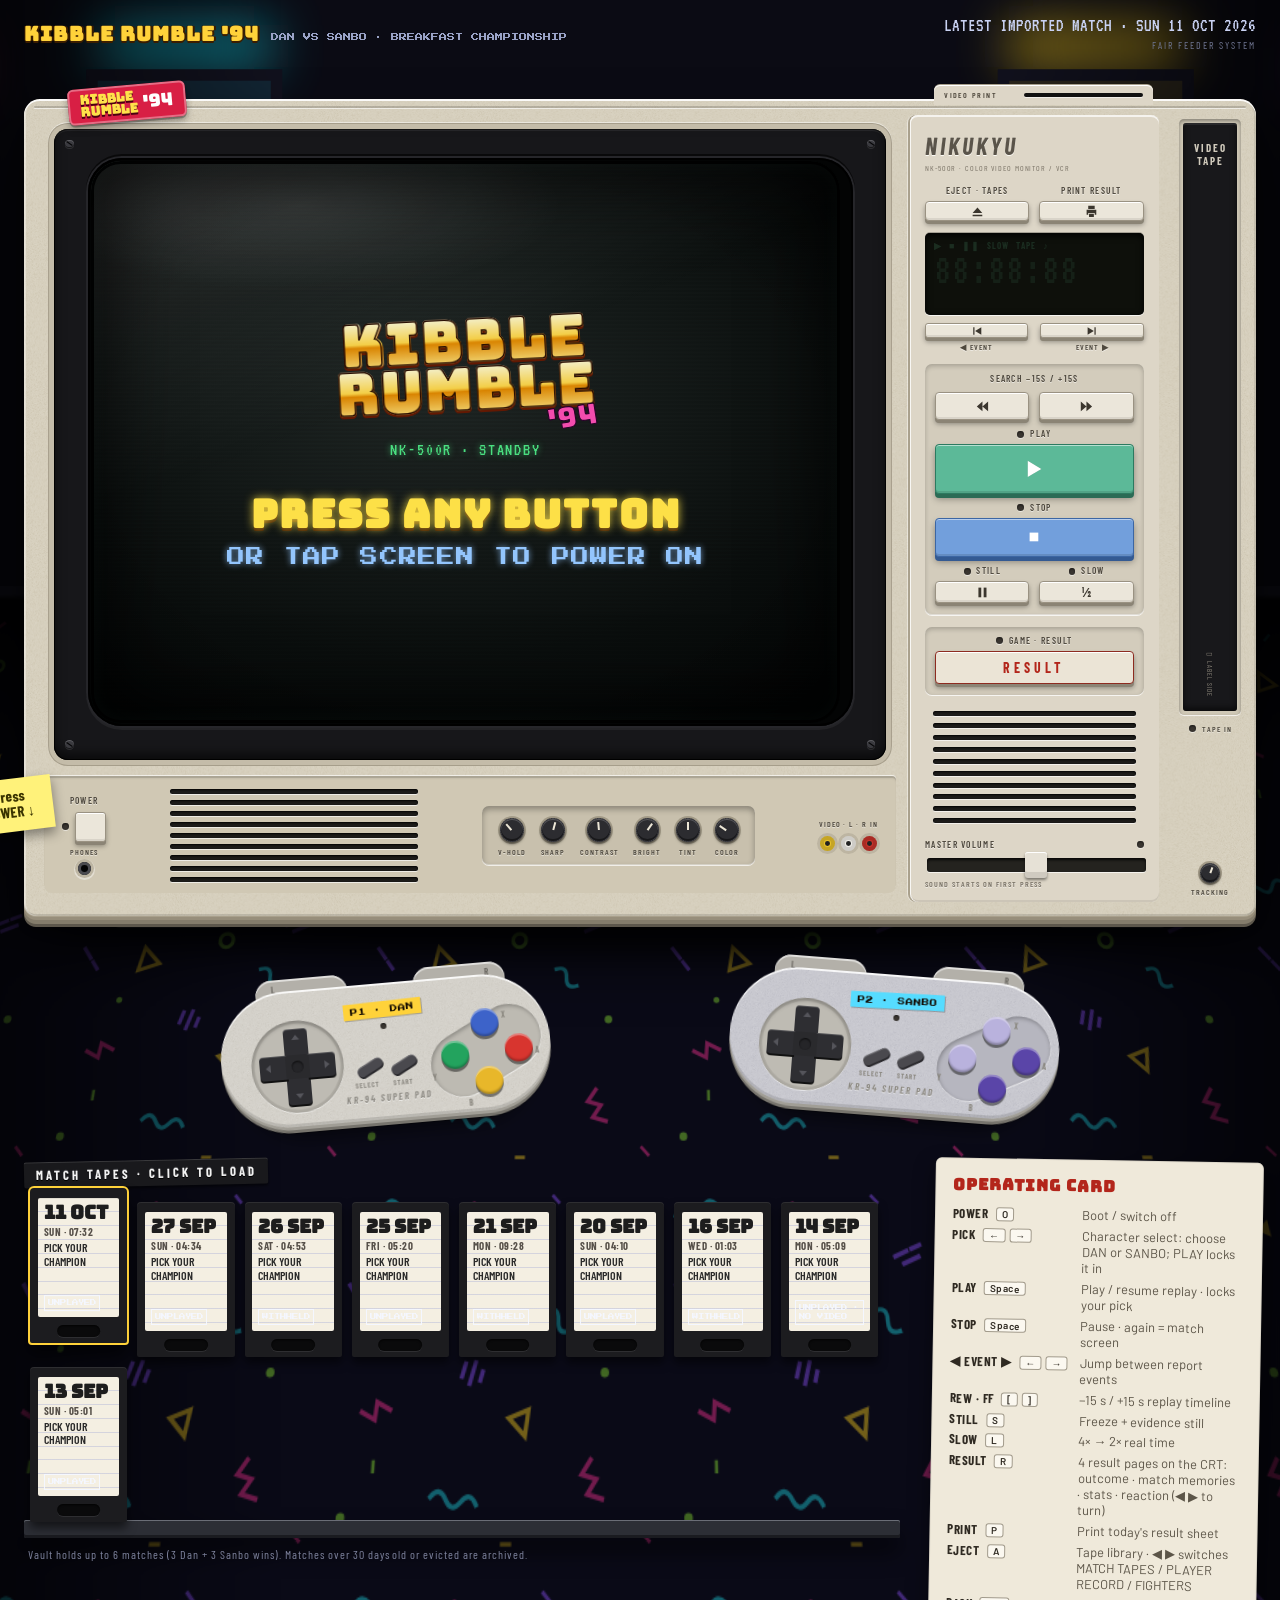
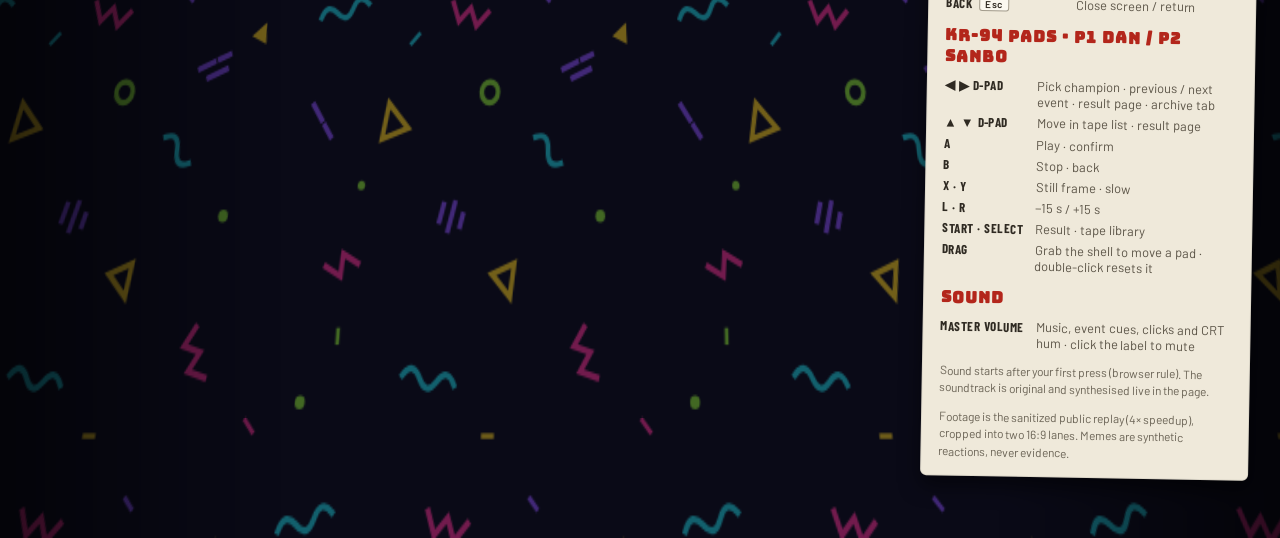
==== commit 57415f66: "fix(ux): make CRT screen a direct power-on surface in OFF state with retro standby prompt" ====
--- a/machine.html
+++ b/machine.html
@@ -3,8 +3,24 @@
 <head>
 <meta charset="utf-8">
 <meta name="viewport" content="width=device-width,initial-scale=1">
-<meta name="robots" content="noindex,nofollow">
-<title>KIBBLE RUMBLE '94 · NK-500R Replay Machine</title>
+<title>KIBBLE RUMBLE '94 — Retro Cat Feeding Replay Game</title>
+<meta name="description" content="KIBBLE RUMBLE '94 turns Dan and Sanbo's daily breakfast into a retro 1994 arcade championship powered by computer vision.">
+<meta name="robots" content="index,follow">
+<link rel="canonical" href="https://iknoest.github.io/kibble-rumble/">
+
+<!-- Open Graph / Facebook -->
+<meta property="og:type" content="website">
+<meta property="og:url" content="https://iknoest.github.io/kibble-rumble/">
+<meta property="og:title" content="KIBBLE RUMBLE '94 — Retro Cat Feeding Replay Game">
+<meta property="og:description" content="KIBBLE RUMBLE '94 turns Dan and Sanbo's daily breakfast into a retro 1994 arcade championship powered by computer vision.">
+<meta property="og:image" content="https://iknoest.github.io/kibble-rumble/assets/og-preview.png">
+
+<!-- Twitter -->
+<meta name="twitter:card" content="summary_large_image">
+<meta name="twitter:url" content="https://iknoest.github.io/kibble-rumble/">
+<meta name="twitter:title" content="KIBBLE RUMBLE '94 — Retro Cat Feeding Replay Game">
+<meta name="twitter:description" content="KIBBLE RUMBLE '94 turns Dan and Sanbo's daily breakfast into a retro 1994 arcade championship powered by computer vision.">
+<meta name="twitter:image" content="https://iknoest.github.io/kibble-rumble/assets/og-preview.png">
 <link rel="preconnect" href="https://fonts.googleapis.com"><link rel="preconnect" href="https://fonts.gstatic.com" crossorigin>
 <link href="https://fonts.googleapis.com/css2?family=Anton&family=Barlow:wght@400;500;600&family=Barlow+Condensed:wght@500;600;700&family=Bungee&family=Press+Start+2P&family=VT323&display=swap" rel="stylesheet">
 <link rel="icon" href="data:,">
@@ -39,6 +55,18 @@
             <span class="screw s1"></span><span class="screw s2"></span><span class="screw s3"></span><span class="screw s4"></span>
             <div class="tube">
               <div class="screen" id="screen" data-state="off">
+                <div class="layer s-off" id="s-off" role="button" tabindex="0" aria-label="Power on KIBBLE RUMBLE '94">
+                  <div class="off-prompt">
+                    <div class="off-title">
+                      <div class="kr-logo sm" aria-hidden="true"><b>KIBBLE</b><b>RUMBLE</b><i>'94</i></div>
+                      <span class="off-sub">NK-500R · STANDBY</span>
+                    </div>
+                    <div class="off-cta">
+                      <b class="off-blink">PRESS ANY BUTTON</b>
+                      <span class="off-tap">OR TAP SCREEN TO POWER ON</span>
+                    </div>
+                  </div>
+                </div>
                 <div class="layer s-boot" id="s-boot">
                   <div class="boot-maker"><b>NIKUKYU</b><span>VIDEO SYSTEMS · NK-500R</span><em>SELF CHECK … OK</em></div>
                   <div class="boot-title"><div class="kr-logo"><b>KIBBLE</b><b>RUMBLE</b><i>'94</i></div><span>BREAKFAST CHAMPIONSHIP</span><em>© 1994 NIKUKYU SOFT · LICENSED TO DAN &amp; SANBO</em></div>
--- a/machine.css
+++ b/machine.css
@@ -56,7 +56,7 @@
 /* ------------------------------------------------------------- screen */
 .screen{position:relative;width:754px;aspect-ratio:4/3;border-radius:30px;overflow:hidden;background:var(--glass);container-type:size;container-name:screen;
   transition:filter .2s}
-.screen[data-state="off"]{background:radial-gradient(ellipse 80% 70% at 45% 40%,#202725 0%,#0b0f0e 70%,#050707 100%)}
+.screen[data-state="off"]{background:radial-gradient(ellipse 80% 70% at 45% 40%,#202725 0%,#0b0f0e 70%,#050707 100%);cursor:pointer}
 .layer{position:absolute;inset:0;display:none}
 .fx{position:absolute;inset:0;pointer-events:none;border-radius:30px}
 .fx-scan{background:url(assets/scanlines.png) 0 0/4px 4px repeat;opacity:.28}
@@ -65,7 +65,8 @@
 .fx-glare{background:linear-gradient(158deg,rgba(255,255,255,.14) 0%,rgba(255,255,255,.04) 24%,rgba(255,255,255,0) 42%),
   radial-gradient(ellipse 50% 22% at 28% 8%,rgba(255,255,255,.10),rgba(255,255,255,0) 70%)}
 .fx-curve{box-shadow:inset 0 0 80px 14px rgba(0,0,0,.72),inset 0 0 0 3px rgba(0,0,0,.9),inset 0 0 18px 3px rgba(140,255,220,.06)}
-.screen[data-state="off"] .fx-scan,.screen[data-state="off"] .fx-noise{opacity:0}
+.screen[data-state="off"] .fx-scan{opacity:.12}
+.screen[data-state="off"] .fx-noise{opacity:0}
 .crt-flash{position:absolute;inset:0;background:#fff;opacity:0;pointer-events:none}
 .screen.crt-on .crt-flash{animation:crtOn .55s ease-out}
 .screen.crt-off .crt-flash{animation:crtOff .45s ease-in forwards}
@@ -73,6 +74,20 @@
 @keyframes crtOff{0%{opacity:0;clip-path:inset(0)}30%{opacity:.95;clip-path:inset(49% 0 49% 0)}70%{opacity:.9;clip-path:inset(49.7% 45% 49.7% 45%)}100%{opacity:0;clip-path:inset(50% 50% 50% 50%)}}
 .screen.glitch{animation:glitch .22s steps(3)}
 @keyframes glitch{0%{filter:none;transform:none}33%{filter:contrast(1.4) brightness(1.3);transform:translateX(-3px) skewX(-1deg)}66%{filter:hue-rotate(20deg);transform:translateX(2px)}100%{filter:none;transform:none}}
+
+.screen[data-state="off"] .s-off{display:flex}
+.s-off{position:absolute;inset:0;display:none;flex-direction:column;align-items:center;justify-content:center;text-align:center;user-select:none;-webkit-user-select:none;cursor:pointer;z-index:2;outline:none}
+.s-off:focus-visible{outline:2px dashed #facc15;outline-offset:-6px}
+.off-prompt{display:flex;flex-direction:column;align-items:center;gap:3.2cqh;pointer-events:none}
+.off-title{display:flex;flex-direction:column;align-items:center;gap:1.2cqh}
+.kr-logo.sm{transform:rotate(-3deg);opacity:.95}
+.kr-logo.sm b{font-size:7.5cqw!important;letter-spacing:.25cqw;-webkit-text-stroke:.2cqw #2a0d00;filter:drop-shadow(0 .4cqw 0 #6a1800)}
+.kr-logo.sm i{font-size:3.8cqw!important;margin-top:-.6cqw;-webkit-text-stroke:.15cqw #2a002a}
+.off-sub{font-family:var(--mono);font-size:2.4cqw;letter-spacing:.25cqw;color:#4ade80;text-shadow:0 0 6px rgba(74,222,128,.65)}
+.off-cta{display:flex;flex-direction:column;align-items:center;gap:1.4cqh;margin-top:2cqh}
+.off-blink{font-family:var(--disp);font-size:5.2cqw;letter-spacing:.25cqw;color:#fde047;text-shadow:0 0 10px rgba(253,224,71,.85),0 .4cqw 0 #3b1500;animation:offBlink 1.4s steps(2,start) infinite}
+.off-tap{font-family:var(--pix);font-size:2.4cqw;letter-spacing:.15cqw;color:#93c5fd;text-shadow:0 0 6px rgba(147,197,253,.75)}
+@keyframes offBlink{0%,100%{opacity:1}50%{opacity:.15}}
 
 .screen[data-state="boot"] .s-boot,.screen[data-state="ready"] .s-vs,
 .screen[data-state="replay"] .s-replay,.screen[data-state="paused"] .s-replay,.screen[data-state="still"] .s-replay,
@@ -536,6 +551,7 @@
   .bezel{padding:16px 14px 18px}
   .screen{width:100%;aspect-ratio:10/13}
   .m-bottom{display:none}
+  .postit{display:none!important}
   .m-panel{width:100%;margin:6px 0 0;padding:12px;display:grid;grid-template-columns:1fr 1fr;gap:10px}
   .brand{grid-column:1/-1;flex-direction:row;align-items:baseline;gap:10px}
   .brand b{font-size:20px}
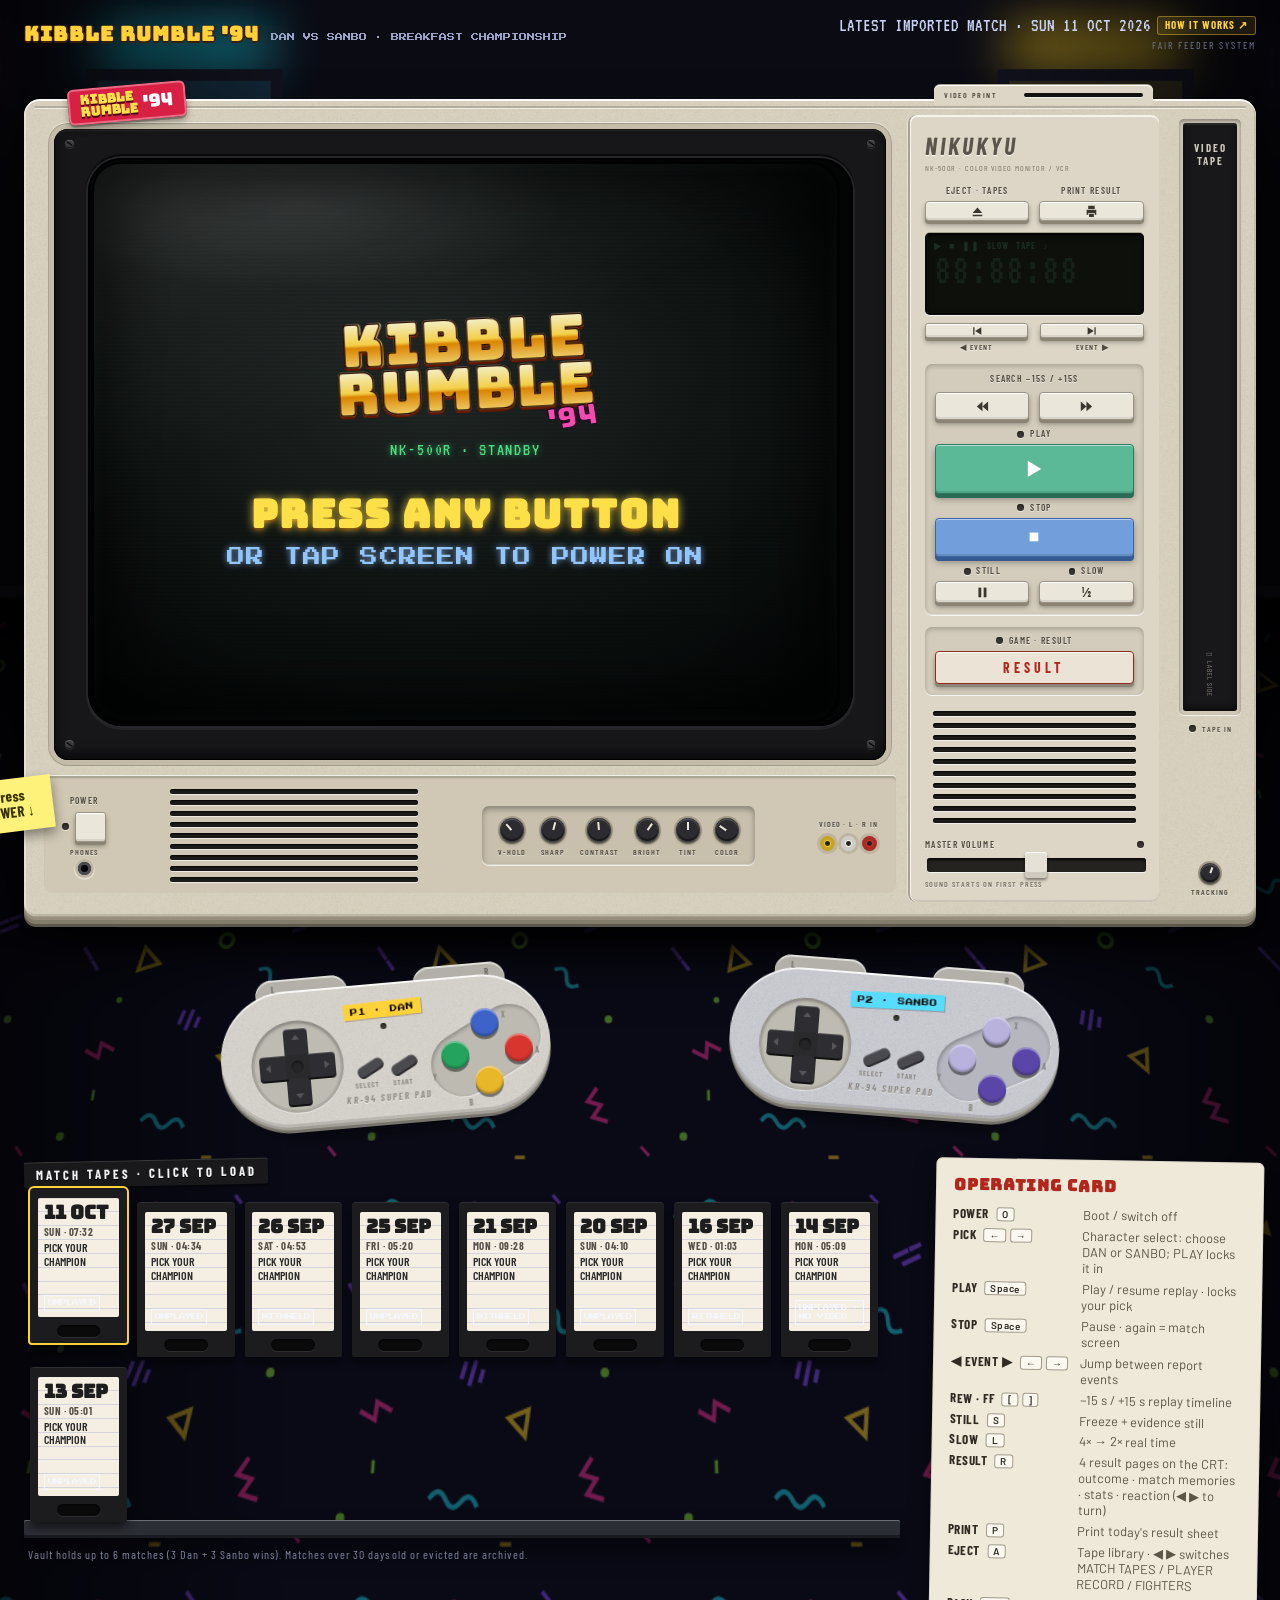
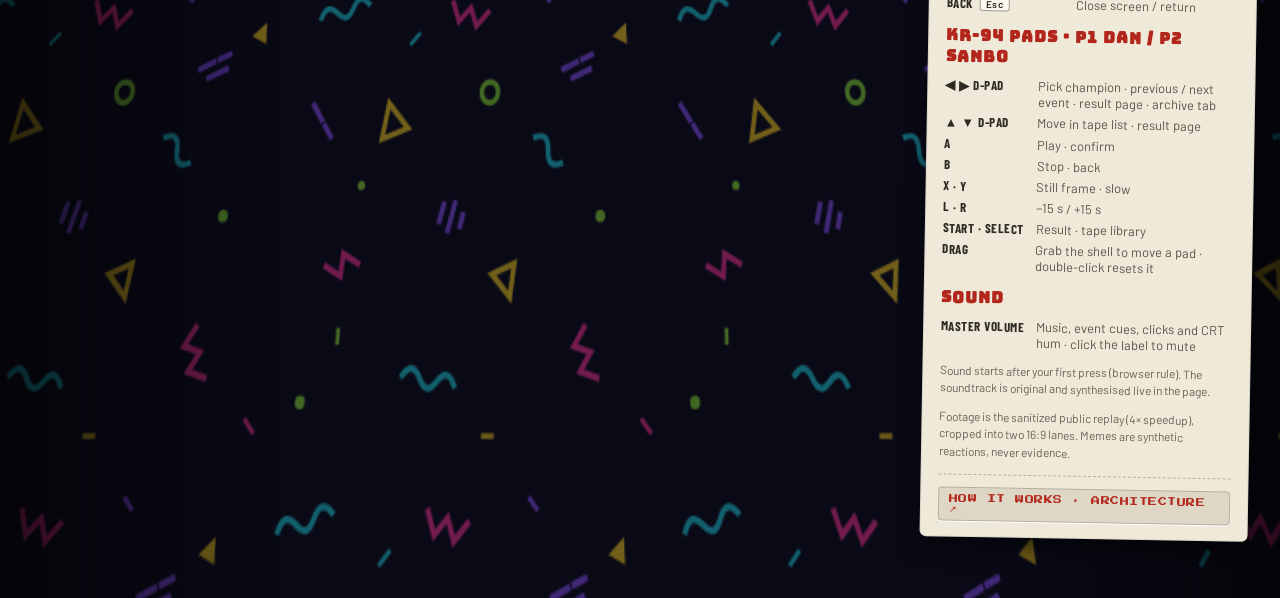
==== commit 2a1566a5: "docs: add visual architecture diagram, README navigation and website how-it-works link" ====
--- a/machine.html
+++ b/machine.html
@@ -36,7 +36,13 @@
 
 <header class="topline">
   <div class="topline-mark"><b>KIBBLE RUMBLE '94</b><span>DAN VS SANBO · BREAKFAST CHAMPIONSHIP</span></div>
-  <div class="topline-right"><span id="topline-day">—</span><span class="topline-sys">FAIR FEEDER SYSTEM</span></div>
+  <div class="topline-right">
+    <div class="row">
+      <span id="topline-day">—</span>
+      <a href="https://github.com/iknoest/kibble-rumble/blob/main/fair-feeder/architecture.md" class="topline-doc" target="_blank" rel="noopener">HOW IT WORKS ↗</a>
+    </div>
+    <span class="topline-sys">FAIR FEEDER SYSTEM</span>
+  </div>
 </header>
 
 <main class="stage">
@@ -217,6 +223,9 @@
       </dl>
       <p>Sound starts after your first press (browser rule). The soundtrack is original and synthesised live in the page.</p>
       <p>Footage is the sanitized public replay (4× speedup), cropped into two 16:9 lanes. Memes are synthetic reactions, never evidence.</p>
+      <div class="op-doc">
+        <a href="https://github.com/iknoest/kibble-rumble/blob/main/fair-feeder/architecture.md" class="op-doc-link" target="_blank" rel="noopener">HOW IT WORKS · ARCHITECTURE ↗</a>
+      </div>
     </aside>
   </section>
 </main>
--- a/machine.css
+++ b/machine.css
@@ -25,6 +25,8 @@
 .topline-mark span{font-family:var(--pix);font-size:8px;color:#9aa3c7}
 .topline-right{display:flex;flex-direction:column;align-items:flex-end;gap:4px;font-family:var(--mono);font-size:19px;color:#c9d2f3}
 .topline-sys{font-family:var(--silk);font-size:10px;letter-spacing:2px;color:#6e7490}
+.topline-doc{display:inline-block;font-family:var(--silk);font-size:11px;font-weight:700;letter-spacing:1px;color:var(--p1);text-decoration:none;padding:2px 7px;border:1px solid rgba(255,210,58,.4);border-radius:3px;background:rgba(255,210,58,.1);transition:all .15s ease;line-height:1.1}
+.topline-doc:hover{color:#fff;border-color:var(--p1);background:rgba(255,210,58,.25);box-shadow:0 0 8px rgba(255,210,58,.5)}
 .stage{display:flex;flex-direction:column;align-items:center;gap:26px;padding:8px 24px 60px}
 
 /* ------------------------------------------------------------- machine shell */
@@ -405,6 +407,9 @@
 .op-card dd{margin:0;color:#5c5548}
 .op-card kbd{display:inline-block;margin-left:4px;padding:0 5px;border:1px solid #a29b8c;border-bottom-width:2px;border-radius:3px;font:600 10px 'Barlow';background:#fbf8f0}
 .op-card p{margin:12px 0 0;font-size:12px;line-height:1.45;color:#6a6355}
+.op-doc{margin-top:14px;padding-top:12px;border-top:1px dashed #b8b09e}
+.op-doc-link{display:inline-block;font-family:var(--pix);font-size:9px;color:#b3261b;text-decoration:none;letter-spacing:.5px;padding:6px 10px;background:#dfd7c5;border:1px solid #b8b09e;border-radius:4px;box-shadow:0 1px 0 #fff;transition:all .15s ease}
+.op-doc-link:hover{color:#fff;background:#b3261b;border-color:#8e1e15}
 
 /* ------------------------------------------------------------- result overlay */
 .result-overlay{position:fixed;inset:0;z-index:50;overflow:auto;background:linear-gradient(180deg,#1b2a9e 0%,#0b1460 45%,#050928 100%);
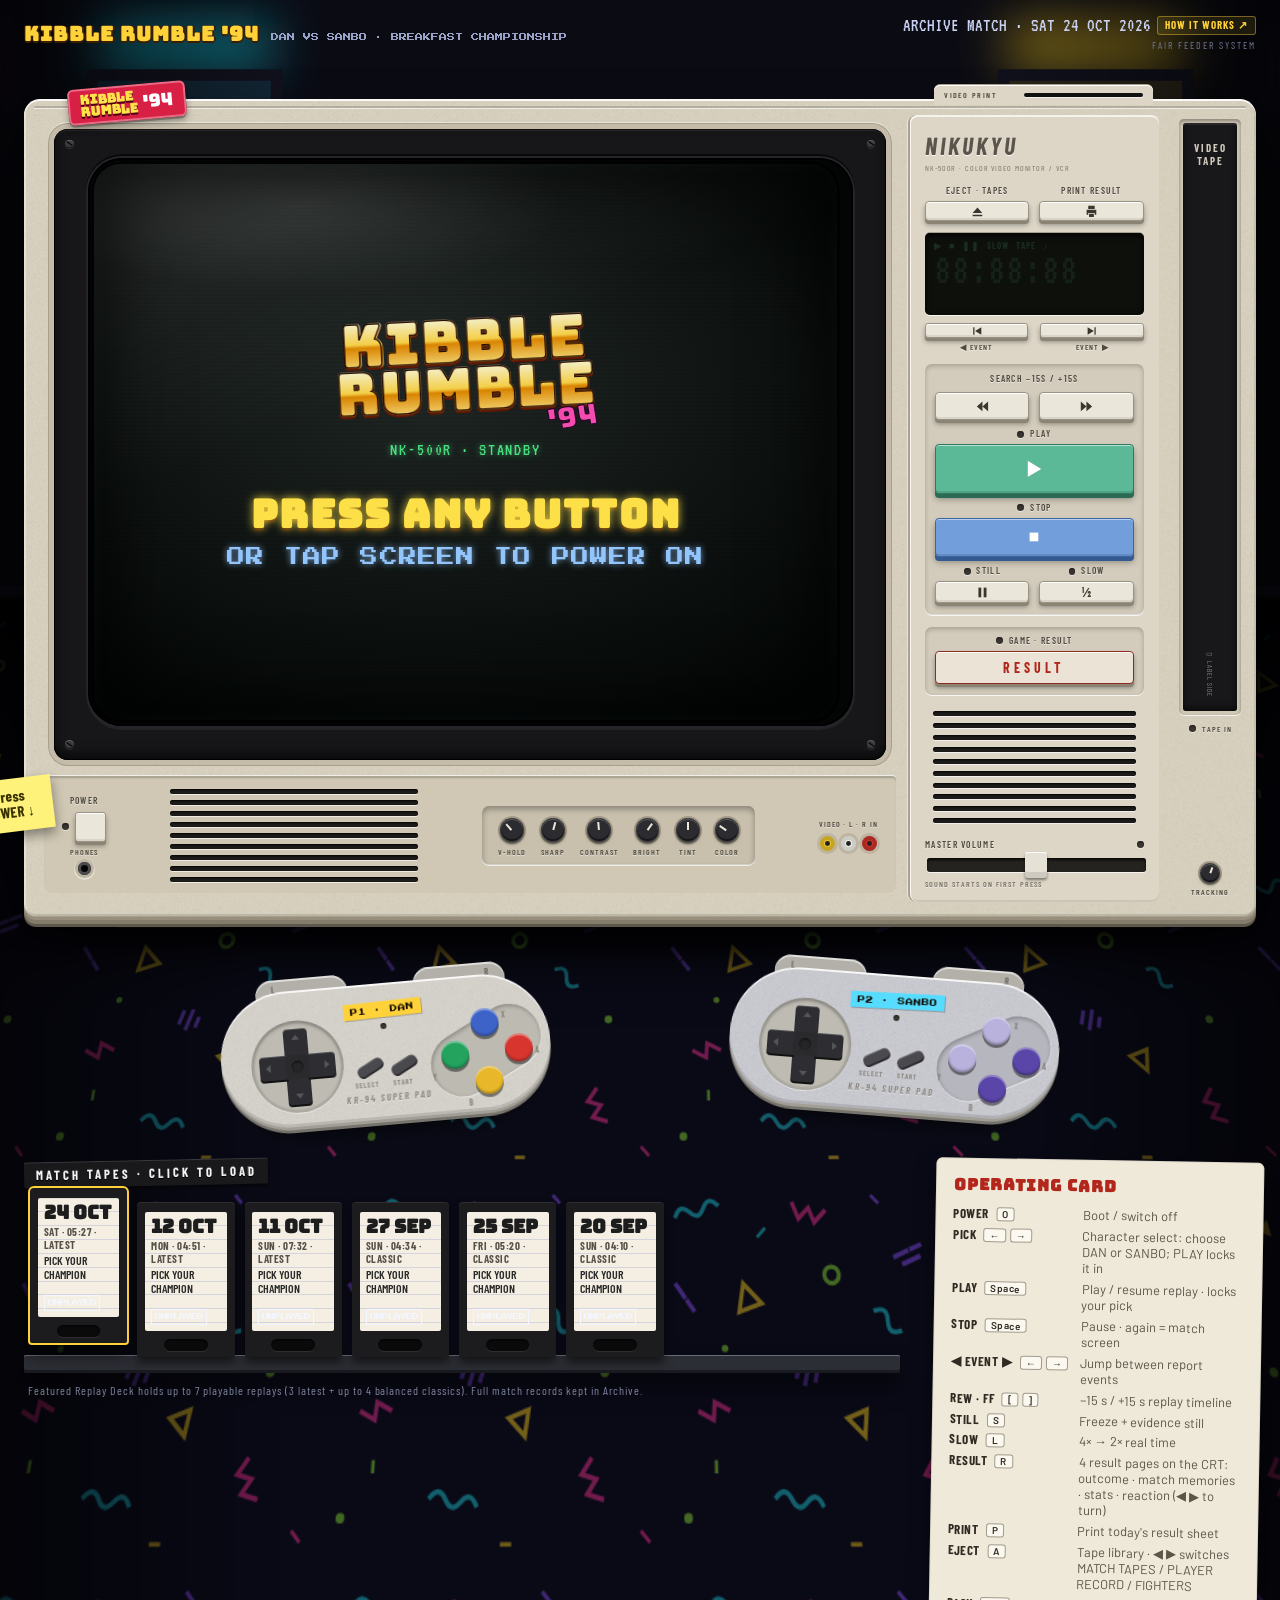
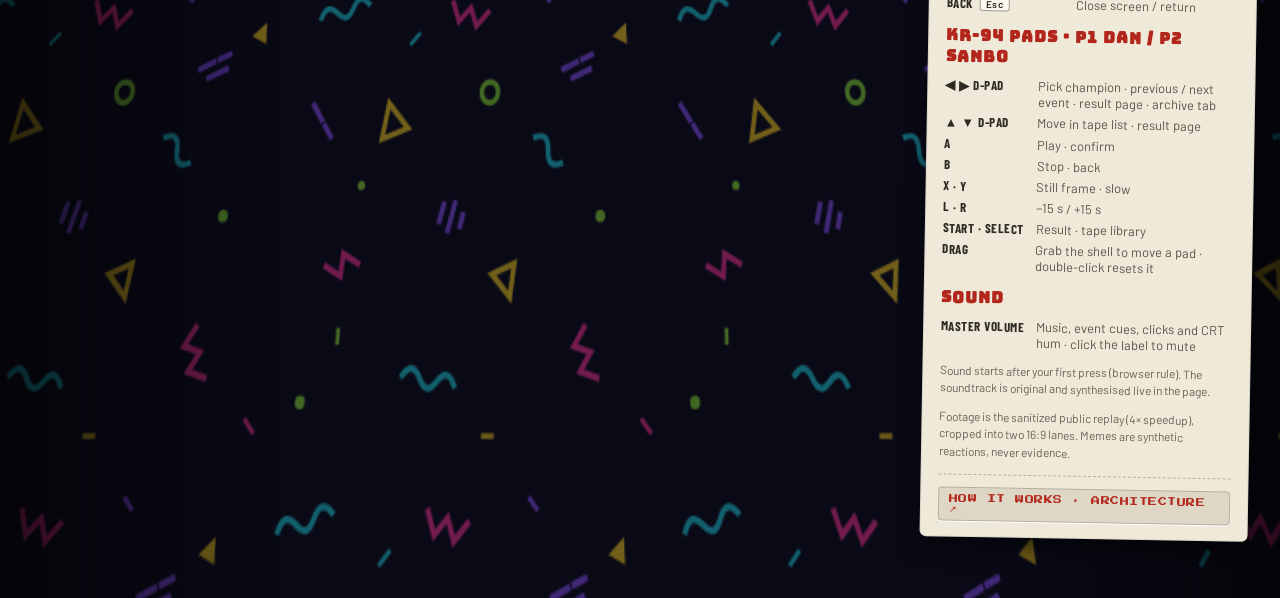
==== commit c117c66b: "feat(kr94): implement featured replay deck and meme card collection MVP" ====
--- a/machine.html
+++ b/machine.html
@@ -188,7 +188,7 @@
       <div class="dymo">MATCH TAPES · CLICK TO LOAD</div>
       <div class="shelf" id="shelf"></div>
       <div class="shelf-board"></div>
-      <p class="shelf-note">Vault holds up to 6 matches (3 Dan + 3 Sanbo wins). Matches over 30 days old or evicted are archived.</p>
+      <p class="shelf-note">Featured Replay Deck holds up to 7 playable replays (3 latest + up to 4 balanced classics). Full match records kept in Archive.</p>
     </div>
     <aside class="op-card" aria-label="Operating card">
       <h2>OPERATING CARD</h2>
--- a/machine.css
+++ b/machine.css
@@ -1210,3 +1210,44 @@
   .fp-btn{font-size:1.5cqw}
 }
 
+/* ============================================================ Meme Card Collection MVP */
+.mc-sub{display:flex;justify-content:space-between;align-items:center;padding:.8cqh 1.2cqw;background:#060818;border:.25cqw solid #2b3577;font-family:var(--pix);font-size:.95cqw;color:#9fb4ff;margin-bottom:1.2cqh}
+.mc-meter{font-family:var(--mono);color:#ffd21f;letter-spacing:1px}
+.mc-wrap{display:grid;grid-template-columns:1fr 1fr;gap:1.6cqw;max-height:58cqh;overflow-y:auto;padding-right:.4cqw}
+.mc-col{display:flex;flex-direction:column;gap:1cqh}
+.mc-col.p1{color:var(--p1)}.mc-col.p2{color:var(--p2)}
+.mc-col-hd{display:flex;justify-content:space-between;align-items:baseline;padding:.4cqh .8cqw;border-bottom:.25cqw solid currentColor;font-family:var(--pix);font-size:1.1cqw}
+.mc-col-hd span{font-size:.85cqw;color:#9fb4ff}
+.mc-grid{display:grid;grid-template-columns:1fr 1fr;gap:1cqw}
+.mc-card{display:flex;flex-direction:column;gap:.6cqh;padding:1cqh 1cqw;background:#050714;border:.25cqw solid currentColor;box-shadow:.3cqw .3cqw 0 #000;position:relative}
+.mc-card.locked{border-style:dashed;color:#5a6699;background:#03050c}
+.mc-img{width:100%;aspect-ratio:4/3;background:#000;overflow:hidden;position:relative;display:flex;align-items:center;justify-content:center}
+.mc-img img{width:100%;height:100%;object-fit:cover;display:block}
+.mc-img .synth{position:absolute;left:0;bottom:0;right:0;font-family:var(--pix);font-size:.62cqw;background:rgba(0,0,0,.85);color:#ffd21f;padding:.2cqh .4cqw;text-align:center;letter-spacing:.5px;border-top:.1cqw solid rgba(255,210,31,.4);z-index:2}
+.mc-img.locked{background:radial-gradient(circle,rgba(43,53,119,.4) 0%,#000 85%);border:.15cqw solid #1f2759}
+.mc-lock-box{display:flex;flex-direction:column;align-items:center;gap:.4cqh}
+.mc-q{font-family:var(--disp);font-size:3.2cqw;color:#ffd21f;line-height:1;text-shadow:0 0 .5cqw rgba(255,210,31,.5)}
+.mc-lock-box small{font-family:var(--pix);font-size:.75cqw;color:#7f8bc0;letter-spacing:1px}
+.mc-body{display:flex;flex-direction:column;gap:.3cqh}
+.mc-tag{font-family:var(--pix);font-size:.75cqw;color:#7f8bc0}
+.mc-body b{font-family:var(--disp);font-size:1.5cqw;line-height:1.1;color:#fff;white-space:nowrap;overflow:hidden;text-overflow:ellipsis}
+.mc-body p{font-family:var(--pix);font-size:.68cqw;line-height:1.4;color:#b0beeb;margin:0;min-height:2.4cqh}
+.mc-hint{color:#ffd21f !important}
+.mc-status{font-family:var(--pix);font-size:.72cqw;padding:.2cqh .5cqw;border:.15cqw solid currentColor;align-self:flex-start;margin-top:.3cqh}
+.mc-status.ok{color:#3dff7a;border-color:#3dff7a}
+.mc-status.lock{color:#8892be;border-color:#394375}
+
+@container screen (aspect-ratio < 1){
+  .mc-sub{flex-direction:column;gap:.6cqh;font-size:1.4cqw;align-items:flex-start}
+  .mc-meter{font-size:1.6cqw}
+  .mc-wrap{grid-template-columns:1fr;gap:2cqh;max-height:52cqh}
+  .mc-col-hd{font-size:1.8cqw}
+  .mc-col-hd span{font-size:1.3cqw}
+  .mc-grid{grid-template-columns:1fr 1fr;gap:1.6cqw}
+  .mc-q{font-size:5cqw}
+  .mc-body b{font-size:2.2cqw}
+  .mc-body p{font-size:1.1cqw;min-height:3cqh}
+  .mc-tag{font-size:1.1cqw}
+  .mc-status{font-size:1.1cqw}
+}
+
